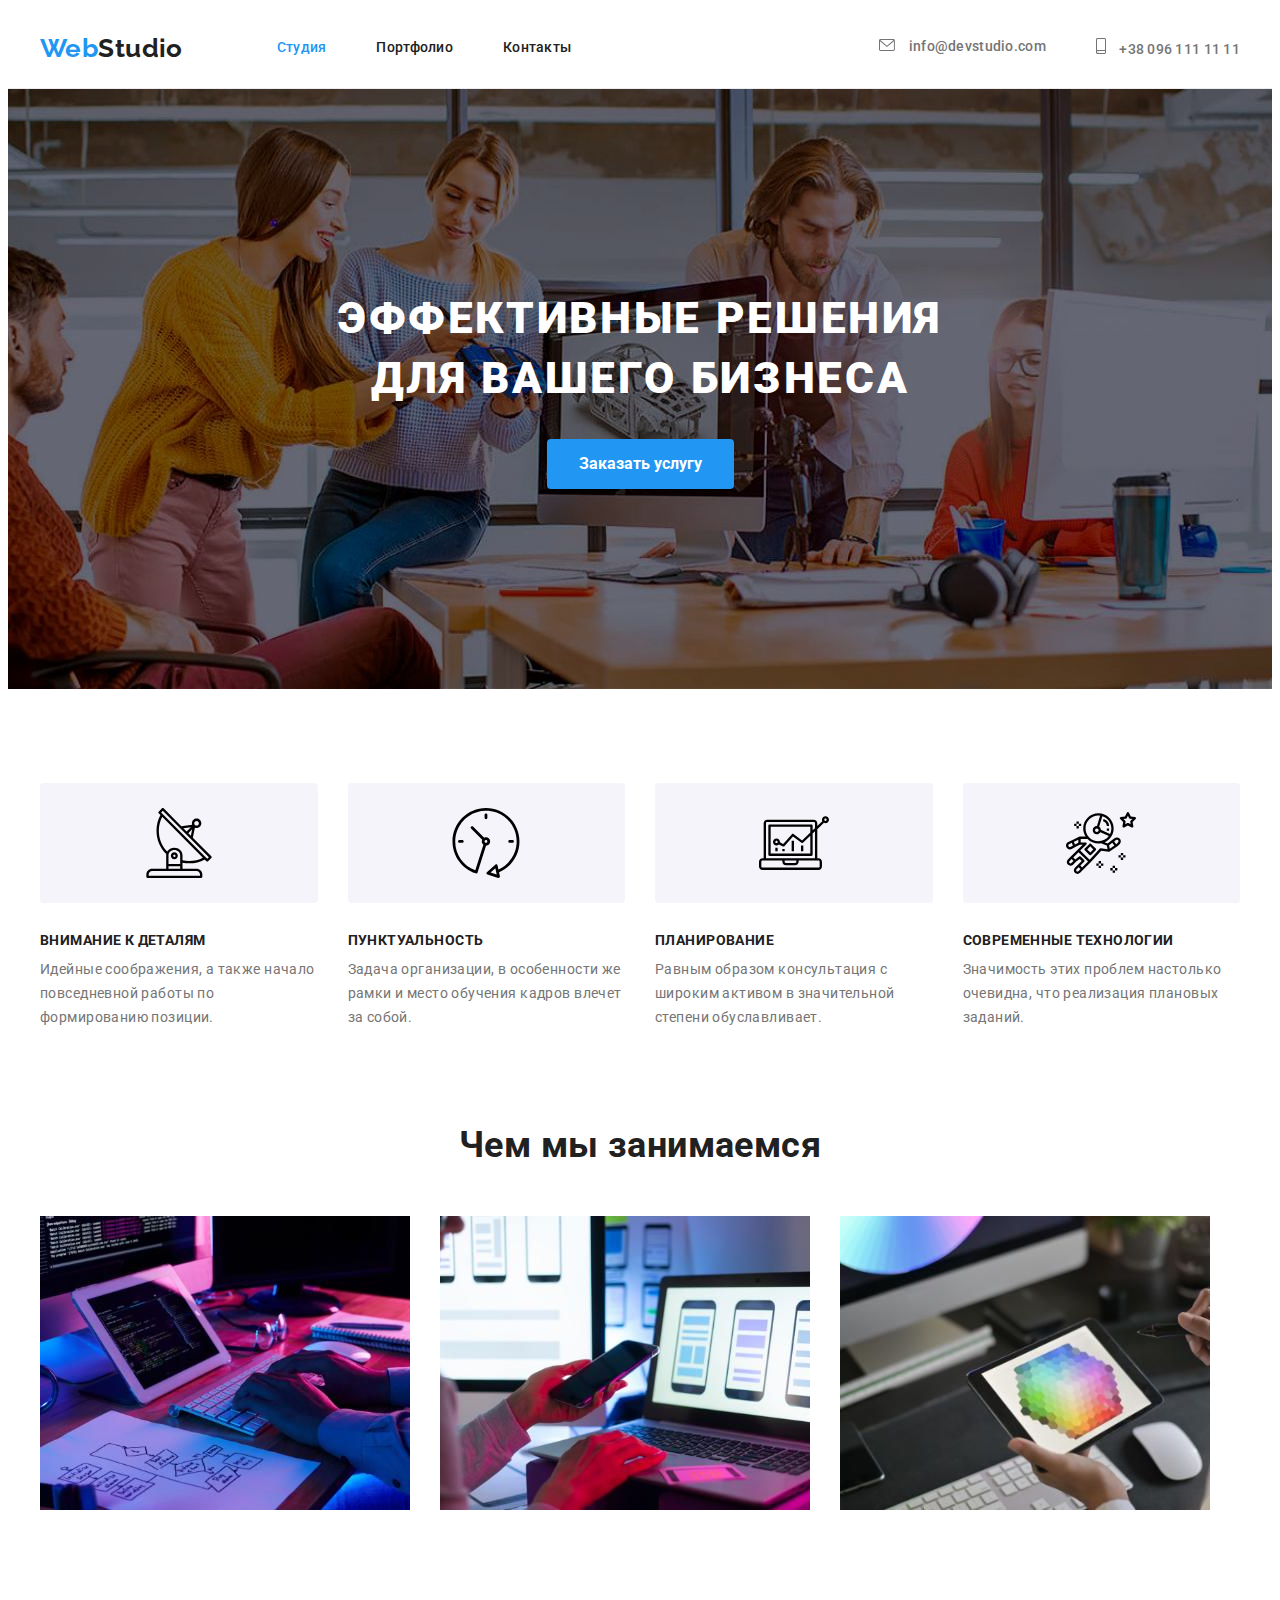
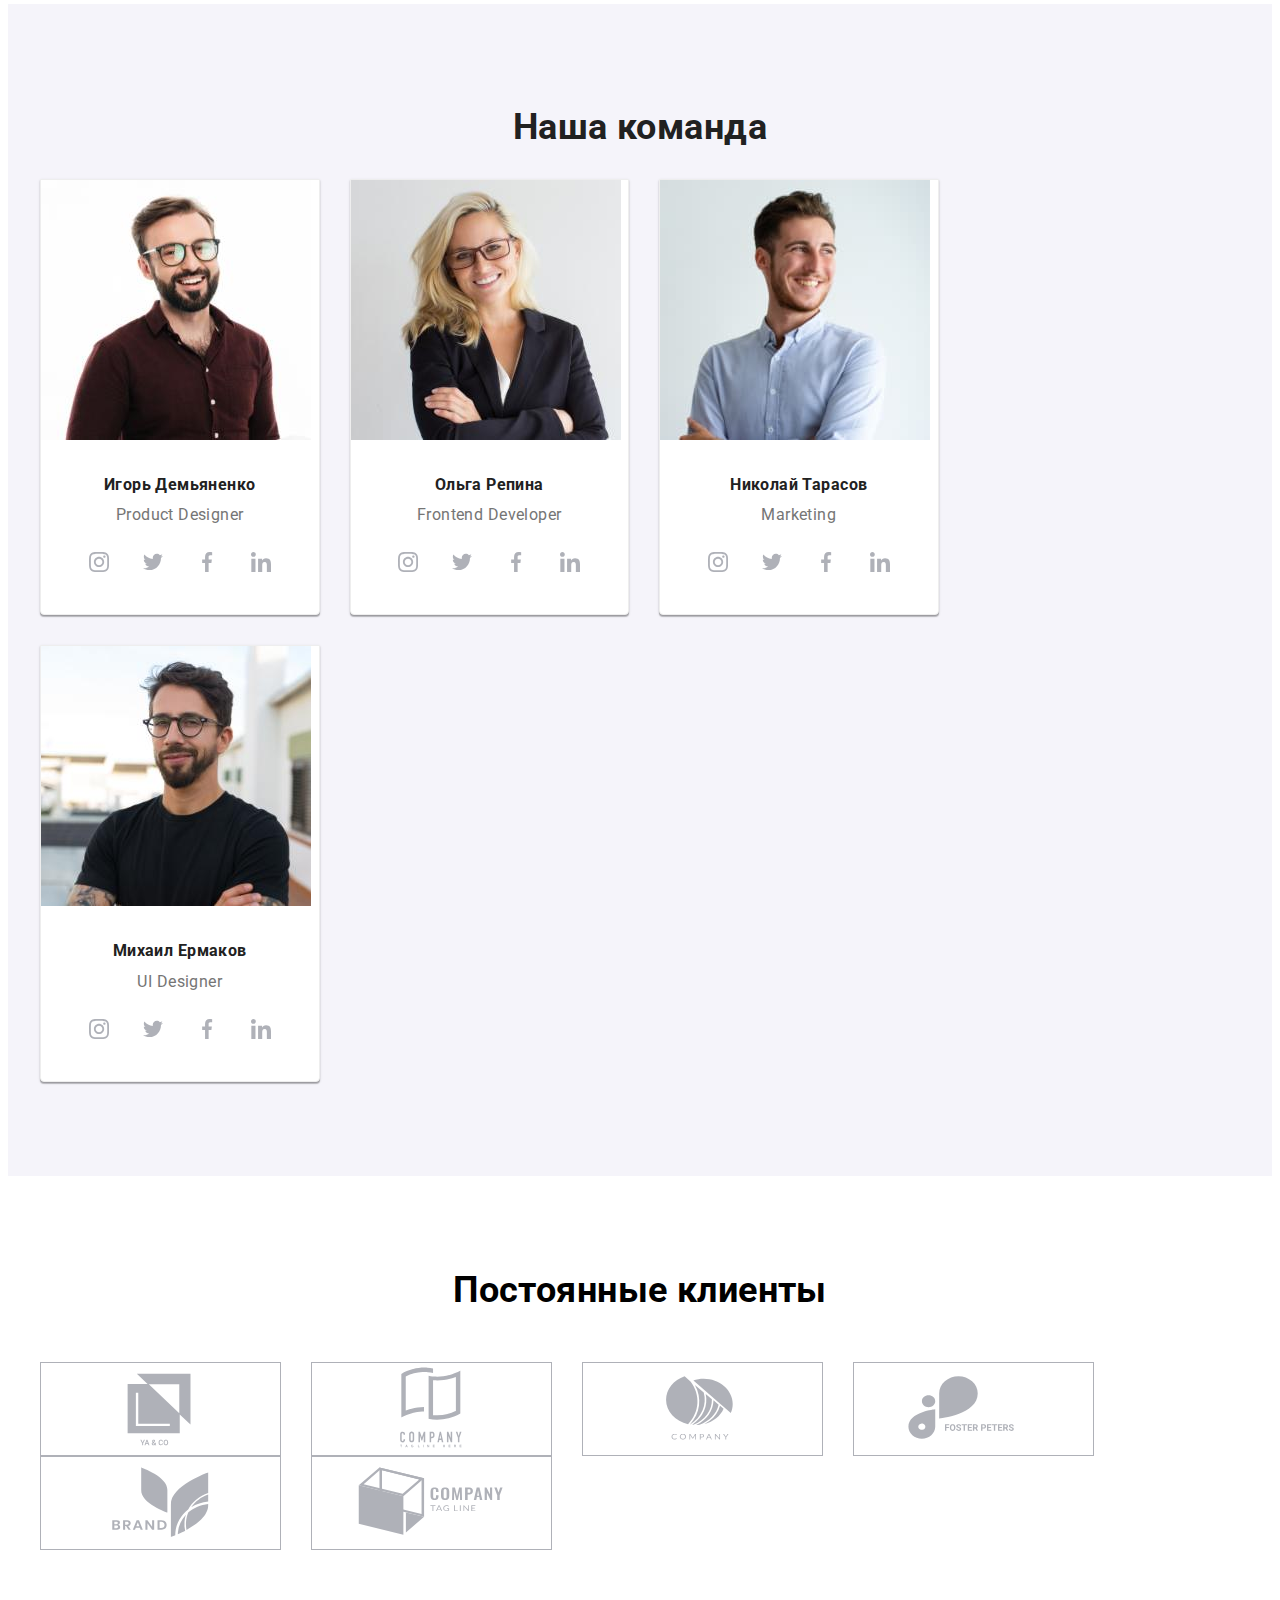
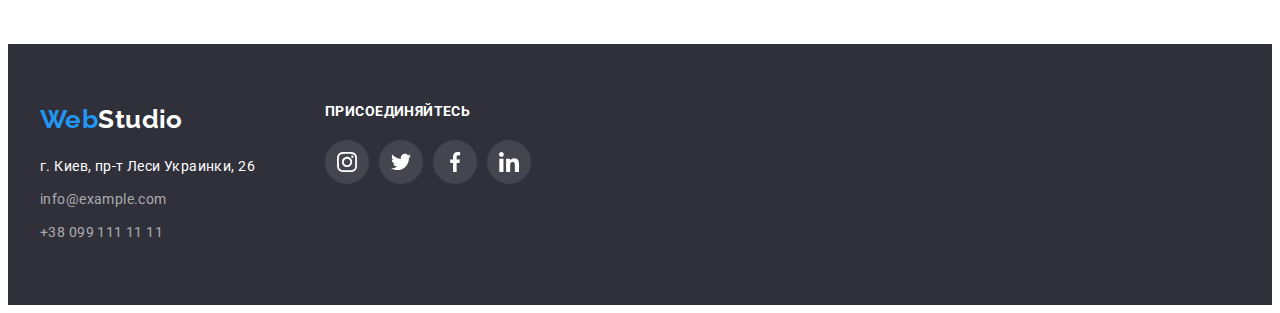
==== index.html @ 0839d2d3 "дз старт" ====
<!DOCTYPE html>
<html lang="ru">
<head>
    <meta charset="UTF-8">
    <meta http-equiv="X-UA-Compatible" content="IE=edge">
    <meta name="viewport" content="width=device-width, initial-scale=1.0">
    <title>Document</title>
    <link rel="preconnect" href="https://fonts.googleapis.com">
<link rel="preconnect" href="https://fonts.gstatic.com" crossorigin>
<link href="https://fonts.googleapis.com/css2?family=Raleway:wght@700&family=Roboto:ital,wght@0,400;0,500;0,900;1,700&display=swap" rel="stylesheet">
<link rel="stylesheet" href="https://cdnjs.cloudflare.com/ajax/libs/modern-normalize/1.1.0/modern-normalize.min.css" integrity="sha512-wpPYUAdjBVSE4KJnH1VR1HeZfpl1ub8YT/NKx4PuQ5NmX2tKuGu6U/JRp5y+Y8XG2tV+wKQpNHVUX03MfMFn9Q==" crossorigin="anonymous" referrerpolicy="no-referrer" />
<link rel="stylesheet" href="./css/styles.css">
</head>
<body>
    <header class="header">
        <div class="conteiner header-conteiner">
        <nav class="header-navigations">
            <a href="" class="logo link">
            Web<span class="logo-web">Studio</span></a>

            <ul class="header-list list">
            <li class="header-item">
            
            <a href="./index.html" class="header-link link current-link">Студия</a>
            </li> 
            <li class="header-item">
            <a href="./portfolio.html" class="header-link link">Портфолио</a>
            </li>
            <li class="header-item">
            <a href="" class="header-link link">Контакты</a>
            </li>
        </ul>
        </nav>



<ul class="header-contacts list">
<li class="contacts-list">
<svg class="contacts-icon" width="16" height="12">
<use href="./images/sprite.svg#icon-envelope2"></use>
</svg> 
<a class="header-mail header-contacts-link link" href="meilto:info@devstudio.com">info@devstudio.com</a>
</li>

<li class="contacts-list"> 
<svg class="contacts-icon" width="10" height="16">
<use href="./images/sprite.svg#icon-smartphone2"></use>
</svg>    
<a class="header-tel header-contacts-link link" href="tel:+380961111111">+38 096 111 11 11</a></li></ul>  
</div>
    </header>


    <main> 
        <!--перша секція-->
        <section class="section-hero">
            <div class="conteiner">
            <h1 class="pre-title">Эффективные решения для вашего бизнеса </h1>
            <button class="main-btn" type="button">Заказать услугу</button>
        </div>
        </section>

        <!-- друга секція перелік переваг -->
        <section class="section"> 
           <div class="conteiner ">
        <h2 class="visually-hidden">перлік</h2>

        <ul class="advantage-item list">
        <li class="advantage-title link"> 
        <!--
        <div class="advantage-img antena"></div>
        -->
        
        <div class="advantage-item-img"> 
            <svg class="advantage-icon" width="70" height="70">
            <use href="./images/sprite.svg#icon-antenna">
            </use>
            </svg>
        </div>

        <h3 class="advantage-title-text">Внимание к деталям</h3>
        <p class="advantage-text">Идейные соображения, а также начало повседневной работы по формированию позиции.</p>
        </li>

        <li class="advantage-title link">
            <div class="advantage-item-img"> 
                <svg class="advantage-icon" width="70" height="70">
                <use href="./images/sprite.svg#icon-clock">
                </use>
                </svg>
            </div>
    
        <h3 class="advantage-title-text">Пунктуальность</h3>
        <p class="advantage-text">Задача организации, в особенности же рамки и место обучения кадров влечет за собой.</p>
        </li>

        <li class="advantage-title link">
            <div class="advantage-item-img"> 
                <svg class="advantage-icon" width="70" height="70">
                <use href="./images/sprite.svg#icon-diagram">
                </use>
                </svg>
            </div>
    
        <h3 class="advantage-title-text">Планирование</h3>
        <p class="advantage-text">Равным образом консультация с широким активом в значительной степени обуславливает.</p>
        </li>   

        <li class="advantage-title link">
            <div class="advantage-item-img"> 
                <svg class="advantage-icon" width="70" height="70">
                <use href="./images/sprite.svg#icon-astronaut">
                </use>
                </svg>
            </div>
    
        <h3 class="advantage-title-text">Современные технологии</h3>   
        <p class="advantage-text">Значимость этих проблем настолько очевидна, что реализация плановых заданий.</p>
        </li>
        </ul>
    </div>
        </section>
   
        <!-- представление компании третя секция-->
        <section class="section representation">
            <div class="conteiner">
            <h2 class="representation-title">Чем мы занимаемся</h2>
            <!-- перелик послуг -->
            <ul class="representation-item list">
                <li class="representation-item-img">
                    <img src="./images/img.jpg" alt="печатает на клавиатуре" width="370" height="294"></li>  
                <li class="representation-item-img">
                    <img src="./images/img2.jpg" alt="печатает на клавиатуре с тел вруках" width="370" height="294"></li>
                <li class="representation-item-img">
                    <img src="./images/img3.jpg" alt="печатает на планшете" width="370" height="294"></li>
                   
            </ul>
        </div>
        </section>
   

        <!-- наша команда четврта секція-->
        <section class="section team">

            <div class="conteiner">

            <h2 class="representation-team">Наша команда</h2>
            <!-- перелик виладачив -->
            <ul class="list-of-team list">

            <li class="position">
            <img class="img-team"
            src="./images/img.pr.1.jpg" alt="рук проектов" width="270" height="260">
            <h3 class="team-name">Игорь Демьяненко</h3>
            <p class="team-position" lang="en">Product Designer</p>
            <!--задання социальних мереж-->
            <ul class="team-item-list social-list list">
            <li class="social-item">
            <a href="" class="social-link">
            <svg class="social-icon" width="20" height="20"><use href="./images/sprite.svg#icon-instagram"></use>

            </svg>
            </a>
            </li>
            <li class="social-item">
            <a href="" class="social-link">
            <svg class="social-icon" width="20" height="20"><use href="./images/sprite.svg#icon-twitter"></use>
            </svg>
            </a>
            </li>
                   
            <li class="social-item">
            <a href="" class="social-link">
            <svg class="social-icon"width="20" height="20"><use href="./images/sprite.svg#icon-facebook"></use>
            </svg>
            </a>
            </li>
            
            <li class="social-item">
            <a href="" class="social-link">
            <svg class="social-icon"width="20" height="20"><use href="./images/sprite.svg#icon-linkedin"></use>
            </svg>
            </a>
            </li>
            </ul>

            </li>

            <li class="position">
            <img class="img-team"
            src="./images/im.pr.2.jpg" alt="препод 2" width="270" height="260">
            <h3 class="team-name">Ольга Репина</h3>
            <p class="team-position" lang="en">Frontend Developer</p>
            <ul class="team-item-list social-list list">
                <li class="social-item">
                <a href="" class="social-link">
                <svg class="social-icon" width="20" height="20"><use href="./images/sprite.svg#icon-instagram"></use>
    
                </svg>
                </a>
                </li>
                <li class="social-item">
                <a href="" class="social-link">
                <svg class="social-icon" width="20" height="20"><use href="./images/sprite.svg#icon-twitter"></use>
                </svg>
                </a>
                </li>
                       
                <li class="social-item">
                <a href="" class="social-link">
                <svg class="social-icon"width="20" height="20"><use href="./images/sprite.svg#icon-facebook"></use>
                </svg>
                </a>
                </li>
                
                <li class="social-item">
                <a href="" class="social-link">
                <svg class="social-icon"width="20" height="20"><use href="./images/sprite.svg#icon-linkedin"></use>
                </svg>
                </a>
                </li>
                </ul>
    
            </li>
            <li class="position">
            <img class="img-team"
            src="./images/imgpr3.jpg" alt="препод 3" width="270" height="260">
            <h3 class="team-name">Николай Тарасов</h3>
            <p class="team-position" lang="en">Marketing</p>
            <ul class="team-item-list social-list list">
                <li class="social-item">
                <a href="" class="social-link">
                <svg class="social-icon" width="20" height="20"><use href="./images/sprite.svg#icon-instagram"></use>
    
                </svg>
                </a>
                </li>
                <li class="social-item">
                <a href="" class="social-link">
                <svg class="social-icon" width="20" height="20"><use href="./images/sprite.svg#icon-twitter"></use>
                </svg>
                </a>
                </li>
                       
                <li class="social-item">
                <a href="" class="social-link">
                <svg class="social-icon"width="20" height="20"><use href="./images/sprite.svg#icon-facebook"></use>
                </svg>
                </a>
                </li>
                
                <li class="social-item">
                <a href="" class="social-link">
                <svg class="social-icon"width="20" height="20"><use href="./images/sprite.svg#icon-linkedin"></use>
                </svg>
                </a>
                </li>
                </ul>
    
            </li>                     
            <li class="position">
            <img class="img-team"
            src="./images/img.pr.4.jpg" alt=" препод 4" width="270" height="260">
            <h3 class="team-name">Михаил Ермаков</h3>
            <p class="team-position" lang="en">UI Designer</p>
            <ul class="team-item-list social-list list">
                <li class="social-item">
                <a href="" class="social-link">
                <svg class="social-icon" width="20" height="20"><use href="./images/sprite.svg#icon-instagram"></use>
    
                </svg>
                </a>
                </li>
                <li class="social-item">
                <a href="" class="social-link">
                <svg class="social-icon" width="20" height="20"><use href="./images/sprite.svg#icon-twitter"></use>
                </svg>
                </a>
                </li>
                       
                <li class="social-item">
                <a href="" class="social-link">
                <svg class="social-icon"width="20" height="20"><use href="./images/sprite.svg#icon-facebook"></use>
                </svg>
                </a>
                </li>
                
                <li class="social-item">
                <a href="" class="social-link">
                <svg class="social-icon"width="20" height="20"><use href="./images/sprite.svg#icon-linkedin"></use>
                </svg>
                </a>
                </li>
                </ul>
    
            </li>
            </ul>

        </div>
        </section>

        <!-- секция постоянные клиенты-->
<section class="client section">   
<div class="conteiner">

<h2 class="client-title">Постоянные клиенты</h2>

<ul class="client-list list">

<li class="client-item">
<a href="" class="client-link link">
<svg class="client-icon" width="60" height="106">
<use href="./images/sprite.svg#icon-Logo1"></use>
</svg>  
</a>  
</li>

<li class="client-item">
<a href="" class="client-link link">
<svg class="client-icon" width="60" height="106">
<use href="./images/sprite.svg#icon-Logo2"></use>
</svg> </a>          
</li>

<li class="client-item">
    <a href="" class="client-link link">
    <svg class="client-icon" width="60" height="106">
    <use href="./images/sprite.svg#icon-Logo3"></use>
    </svg>           
    </a> 
    </li>

<li class="client-item">
<a href="" class="client-link link">
<svg class="client-icon" width="60" height="106">
<use href="./images/sprite.svg#icon-Logo4"></use>
</svg>   
</a>         
</li>

<li class="client-item">
<a href="" class="client-link link">
<svg class="client-icon" width="60" height="106">
<use href="./images/sprite.svg#icon-Logo5"></use>
</svg>
</a>            
</li>
                   
<li class="client-item">
<a href="" class="client-link link">
<svg class="client-icon" width="60" height="106">
<use href="./images/sprite.svg#icon-Logo6"></use>
</svg>
            
</li>

</ul>

</div>
        </section>

       </main>

<footer class="footer">
    <div class="conteiner footer-item">
    <div class="footer-left">
    <a href="" class="logo link">
        Web<span class="logo-web-footer">Studio</span></a>
    
    <address>
        <ul class="header-list-footer list">
        <li class="footer-li">
        <a class="footer-adres link" href="">г. Киев, пр-т Леси Украинки, 26</a></li>
        <li class="footer-li">
        <a class="footer-li footer-contacts link" href="mailto:info@example.com">info@example.com</a></li>
        <li class="footer-li">
        <a class="footer-li footer-contacts link" href="tel:+380991111111">+38 099 111 11 11</a></li>
        </ul>
    </address>
    </div>

    <div class="footer-right">
        <h2 class="footer-text">присоединяйтесь</h2>
        <ul class="footer-item-list social-list list">
            <li class="footer-social-item">
            <a href="" class="footer-social-link">
            <svg class="social-icon" width="20" height="20"><use href="./images/sprite.svg#icon-instagram"></use>

            </svg>
            </a>
            </li>
            <li class="footer-social-item">
            <a href="" class="footer-social-link">
            <svg class="social-icon" width="20" height="20"><use href="./images/sprite.svg#icon-twitter"></use>
            </svg>
            </a>
            </li>
                   
            <li class="footer-social-item">
            <a href="" class="footer-social-link">
            <svg class="social-icon"width="20" height="20"><use href="./images/sprite.svg#icon-facebook"></use>
            </svg>
            </a>
            </li>
            
            <li class="footer-social-item">
            <a href="" class="footer-social-link">
            <svg class="social-icon"width="20" height="20"><use href="./images/sprite.svg#icon-linkedin"></use>
            </svg>
            </a>
            </li>
            </ul>
    </div>
</div>
    </footer>

</body>
</html>
---- css/styles.css ----
:root { 
    --primary-title-color:#ffffff;
    --secondary-title-color:#212121;
    --primery-text-color:#757575;
    --accent-color:#2196F3;
    --color-btn:#F5F4FA;
    --color-footer:#2F303A;
    --adre-contacts:rgba(255, 255, 255, 0.6);
    --client-color: #AFB1B8;
    --footer-social-icon:#44454E;
    }

    p,h1,h2,h3,h4,h5,h6{
        margin: 0;
    }
    ul{
        margin: 0;
        padding-left: 0;
    }
    img{
        display: block;
        max-width: 100%;
        height: auto;
    
    }
    body { 
        font-size: 14px;
        font-family: 'Roboto', sans-serif;
        letter-spacing: 0.03em;
        color: var(--primary-text-color);
        background-color: var(--primary-title-color);
        }

    .visually-hidden {
        position: absolute;
        width: 1px;
        height: 1px;
        margin: -1px;
        padding: 0;
        overflow: hidden;
        border: 0;
        clip: rect(0 0 0 0);
    }
.link {text-decoration: none;
 }

.list{
    list-style: none;
}

.header{
border-bottom: 1px solid #ececee
} 



/*----------header---------*/
.conteiner{
    width: 1200px; 
    margin: 0 auto;
    padding-left: 15px;
    padding-right: 15px;
    font-family: inherit;
 }
 
.header-link{
display: block;
font-weight: 500;
line-height: 1.14;
letter-spacing: 0.02em;
color: var(--secondary-title-color);
font-style: normal;
padding-top: 32px;
padding-bottom: 32px;
}

/*----------------контакти верхни --------------*/
.header-contacts{
display: flex;
margin-left: auto;
}

.contacts-list:not(:last-child){
margin-right: 50px;
}

.header-contacts-link{
font-weight: 500;
line-height: 1.14;
letter-spacing: 0.02em;
color: var(--primery-text-color);
font-style: normal;
}
/*----------------контакти верхни завершно------------------*/
.header-conteiner{
align-items: center;
display: flex;
}
.header-navigations .logo{
    margin-right: 94px;
}

.header-navigations{
    align-items: center;
    display: flex;
}
.header-list{
    align-items: center;
    display: flex;
    margin-right: 50px;
}
   
.header-item:not(:last-child){
    margin-right: 50px;
}
.logo-item{
    margin-right: 93px;
}
.contacts-list{
justify-content: center;
align-items: center;
cursor: pointer;
fill: var(--primery-text-color);
}

.contacts-icon{
margin-right: 10px;
}

.contacts-icon:hover,
.contacts-icon:focus{
fill: var(--accent-color);
}
/*---------------ховери та фокус------------------*/
.header-contacts-link:hover,.header-link:hover,
.header-contacts-link:focus,.header-link:focus,.current-link
{color:var(--accent-color);
}

.footer-contacts:hover,.footer-adres:hover,.header-list:hover,
.footer-contacts:focus,.footer-adres:focus,.header-list:focus{
color: var(--accent-color);
}

/*--------------------logo---------------------*/

.logo{
display: block;
font-family:'Raleway', sans-serif;
font-weight: 700;
font-size: 26px;
line-height: 1.19;
color: var(--accent-color);
}
.logo-web{ 
color:var(--secondary-title-color);
}
.logo-web-footer
{color:var(--primary-title-color);
}

/*--------------------------перша секція------------------------*/



.section{
    padding-top: 94px;
    padding-bottom: 94px;
}

.section-hero{
background-image: linear-gradient(rgba(0, 0, 0, 0.25), rgba(0, 0, 0, 0.25)),
url(../images/back.Img1.jpg);
background-repeat: no-repeat;
background-position: center;
padding-top: 200px;
padding-bottom: 200px;
text-align: center;
/*box-shadow:*/
}
.pre-title{
font-weight: 900;
font-size: 44px;
line-height: 1.36;
letter-spacing: 0.06em;
text-transform: uppercase;
color:var(--primary-title-color);
margin-bottom: 30px;
max-width: 700px;
margin-left: auto;
margin-right: auto;
font-family: inherit;
}

.main-btn{
background-color: var(--accent-color);
font-size: 16px;
font-weight: 700;
line-height: 1.87;
color:var(--primary-title-color);
cursor: pointer;
font-family: inherit;
border-radius: 4px;
padding: 10px 32px;
border: none;
}

/*----------------КНОПКА студия------------*/


/*------------друга секція---------------------*/



.advantage-item{
display: flex;
margin-left: -30px;
margin-top: -30px;
}
.advantage-title{
width: calc(100% / 4 - 30px);
flex-wrap: wrap;
margin-left: 30px;
margin-top: 30px;
}

.advantage-item-img{
    background-color:var(--color-btn);
    border-radius: 4px;
    height: 120px;
    display: flex;
    align-items: center;
    justify-content: center;
    margin-bottom: 30px;
}
.advantage-icon{

}
/*
.advantage-img::before{
content: "";
display: block;
height: 120px;
background-color: var(--color-btn);
background-repeat: no-repeat;
background-position: center;
margin-bottom: 30px;
}
.advantage-img.antena::before{
background-image: url(../images/img.sec.s/antenna.svg);
}

.advantage-img.clock::before{
background-image: url(../images/img.sec.s/clock.svg);
}
.advantage-img.diagram::before{
background-image: url(../images/img.sec.s/diagram.svg);
}
.advantage-img.astronaut::before{
background-image: url(../images/img.sec.s/astronaut.svg);
}
*/
.advantage-title-text{
font-weight: 700;
line-height: 1.14;
font-size: 14px;
color: var(--secondary-title-color);
text-transform: uppercase;
margin-bottom: 10px;
font-style: normal;
}

.advantage-text{
font-weight: 400;
line-height: 1.71;
font-size: 14px;
color:var(--primery-text-color);

}

/*третя секція*/
/*--------representation----------*/
.representation{
padding-top: 0;
}

.representation-title{
text-align: center;
font-weight: 700;
font-size: 36px;
line-height: 1.17;
color: var(--secondary-title-color);
margin-bottom: 50px;
}

.representation-item{
display: flex;
flex-wrap: wrap;
margin-left: -30px;
margin-top: -30px;
}
.representation-item-img{
    margin-left: 30px;
    margin-top: 30px;
    width: calc(100% / 3 -30px);
}

    /*--------------------четверта секція  команда------*/

.team{
padding-top: 102px;
padding-bottom: 94px;
background-color: var(--color-btn);
}


.list-of-team{
display: flex;
/*margin-top: 50px;*/
margin-left: -30px;
flex-wrap: wrap;
}

.position{
padding-bottom: 30px;
margin-left: 30px;
margin-top: 30px;
width: calc(100% / 4 - 30px);
border: 1px solid #EEEEEE;
background-color: var(--primary-title-color);
box-shadow: 0px 1px 3px rgba(0, 0, 0, 0.12),
0px 1px 1px rgba(0, 0, 0, 0.14), 0px 2px 1px 
rgba(0, 0, 0, 0.2);
border-radius: 0px 0px 4px 4px;
}



.representation-team{
font-weight: 700;
font-size: 36px;
line-height: 1.17;
color: var(--secondary-title-color);
text-align: center;
}
.img-team{
    margin-bottom: 30px;
}
.team-name{
font-weight: 700;
font-size: 16px;
line-height: 1.9;
color: var(--secondary-title-color);
text-align: center;
margin-bottom: 10px;
}

.team-position{
font-weight: 400;
font-size: 16px;
line-height: 1.9;
color: var(--primery-text-color);
text-align: center;
margin-bottom: 10px;
margin-top: -10px;

/*margin-bottom: 30px;*/
}
/* -------------------соц. мережи ЛІІІ----------*/
.team-item-list{
    display: flex;
    align-items: center;
    justify-content:center;
}

.social-list{
 display: flex;
 }

.social-item{
width: 44px;
height: 44px;
}
.social-item + .social-item{
    margin-left: 10px;
} 
.social-link{
    width: 100%;
    height: 100%;
    display: flex;
    border-radius: 50%;
    fill: var(--client-color);
    background-color: var(--primary-title-color);
    justify-content: center;
    align-items: center;
    }
    .social-link:hover,
    .social-link:focus{
        background-color: var(--accent-color);
        fill: var(--primary-title-color);
    } 


    /*----------нашы постоянные клиенты-----------*/
    
 .client-title{
    font-size: 36px;
    line-height: 1.16;
    text-align: center;
    margin-bottom: 50px;
}

.client-list{
display: flex;
margin-left: -30px;
flex-wrap: wrap;
}

.client-item{
width: 170px;
height: 92px;
border: 1px solid #AFB1B8; 
padding-right: 32px;
padding-left: 32px;
cursor: pointer;
}

.client-item{
width: calc(100% / 6 - 30px);
margin-left: 30px;
 }

 .client-item:hover,
 .client-item:focus{
 border-color: var(--accent-color);
}
.client-icon {
width: 100%;
height: 100%;
fill: var(--client-color);
}

 .client-link:hover,
 .client-link:focus {
fill: var(--accent-color);
 }
 
.client-icon:hover,
.client-icon:focus{
fill:var(--accent-color)
}


/*-----footer---*/
.footer{
background-color:var(--color-footer);
padding-top: 60px;
padding-bottom: 60px;
}
.footer .logo{
    margin-bottom: 20px;
}
.header-list-footer{
font-weight: 400;
font-size: 14px;
line-height: 1.71;
color:var(--adre-contacts);
font-style: normal;
}
.footer-li:not(:last-child){
    margin-bottom: 9px;
}
.footer-adres {
color:var(--primary-title-color);
}

.footer-contacts{
color:var(--adre-contacts);
} 


/*---------------соціальні мережи футер------------------*/
.footer-item {
    display: flex;
    align-items: flex-start;
    }

.footer-right{
align-items: flex-start;
margin-left: 70px;
    }

.footer-text{
font-style: normal;
font-weight: bold;
font-size: 14px;
line-height: 1.14;
text-transform: uppercase;
color: var(--primary-title-color);
margin-bottom: 20px;
}

.footer-item-list{
    display: flex;
    align-items: center;
    justify-content:center;
}

.footer-social-list{
 display: flex;
 }

.footer-social-item{
width: 44px;
height: 44px;
}
.footer-social-item + .footer-social-item{
    margin-left: 10px;
} 

/*----ефекты на ссылку----*/
.footer-social-link{
    width: 100%;
    height: 100%;
    display: flex;
    border-radius: 50%;
    fill: var(--primary-title-color);
    background-color: var(--footer-social-icon);
    justify-content: center;
    align-items: center;
    box-shadow:(0px 4px 4px rgba(0, 0, 0, 0.25));
    }
    .footer-social-link:hover,
    .footer-social-link:focus{
        background-color: var(--accent-color);
        fill: var(--primary-title-color);
    }  

/*----------навігація по портфоліо кнопки----------------*/
.portfolio-button{
    display: flex;
    justify-content: center;
    margin-bottom: 50px;
   }      
   
.portfolio-button-item:not(:last-child){
margin-right: 8px;

}

.portfolio-btn{
background-color: var(--color-btn);
font-size: 16px;
font-weight: 500;
line-height: 1.62;
color:var(--secondary-title-color) ;
cursor: pointer;
font-family: inherit;
border: none;
padding: 8px 22px;
text-align: center;
border-radius: 4px;
}

.portfolio-button-item:hover{
 box-shadow: 0px 4px 4px rgba(0, 0, 0, 0.25);
}
  
.portfolio-btn:hover,
.portfolio-btn:focus,.current-btn {
background-color: var(--accent-color); 
color: var(--primary-title-color);
}
.product-name:hover {
    box-shadow: 0 5px 15px rgba(0,0,0,0.3);
  }
/*продукд*/


.product{
display: flex;
flex-wrap: wrap;
margin-left: -30px;
margin-top: -30px;
}

.product-name-list{
font-weight: 700;
font-size: 18px;
line-height: 1.71;
letter-spacing: 0.06em;
color: var(--secondary-title-color);
margin-top: 20px;
}

.product-list{
font-weight: 500;
font-size: 16px;
line-height: 1.87;
color: var(--primery-text-color);
margin-top: 4px;
}

.product-name{
margin-left: 30px;
margin-top: 30px;
width: calc(100% / 3 - 30px);
border-bottom: 1px solid #EEEEEE;
}

.product-text{
    padding: 20px 20px;
}
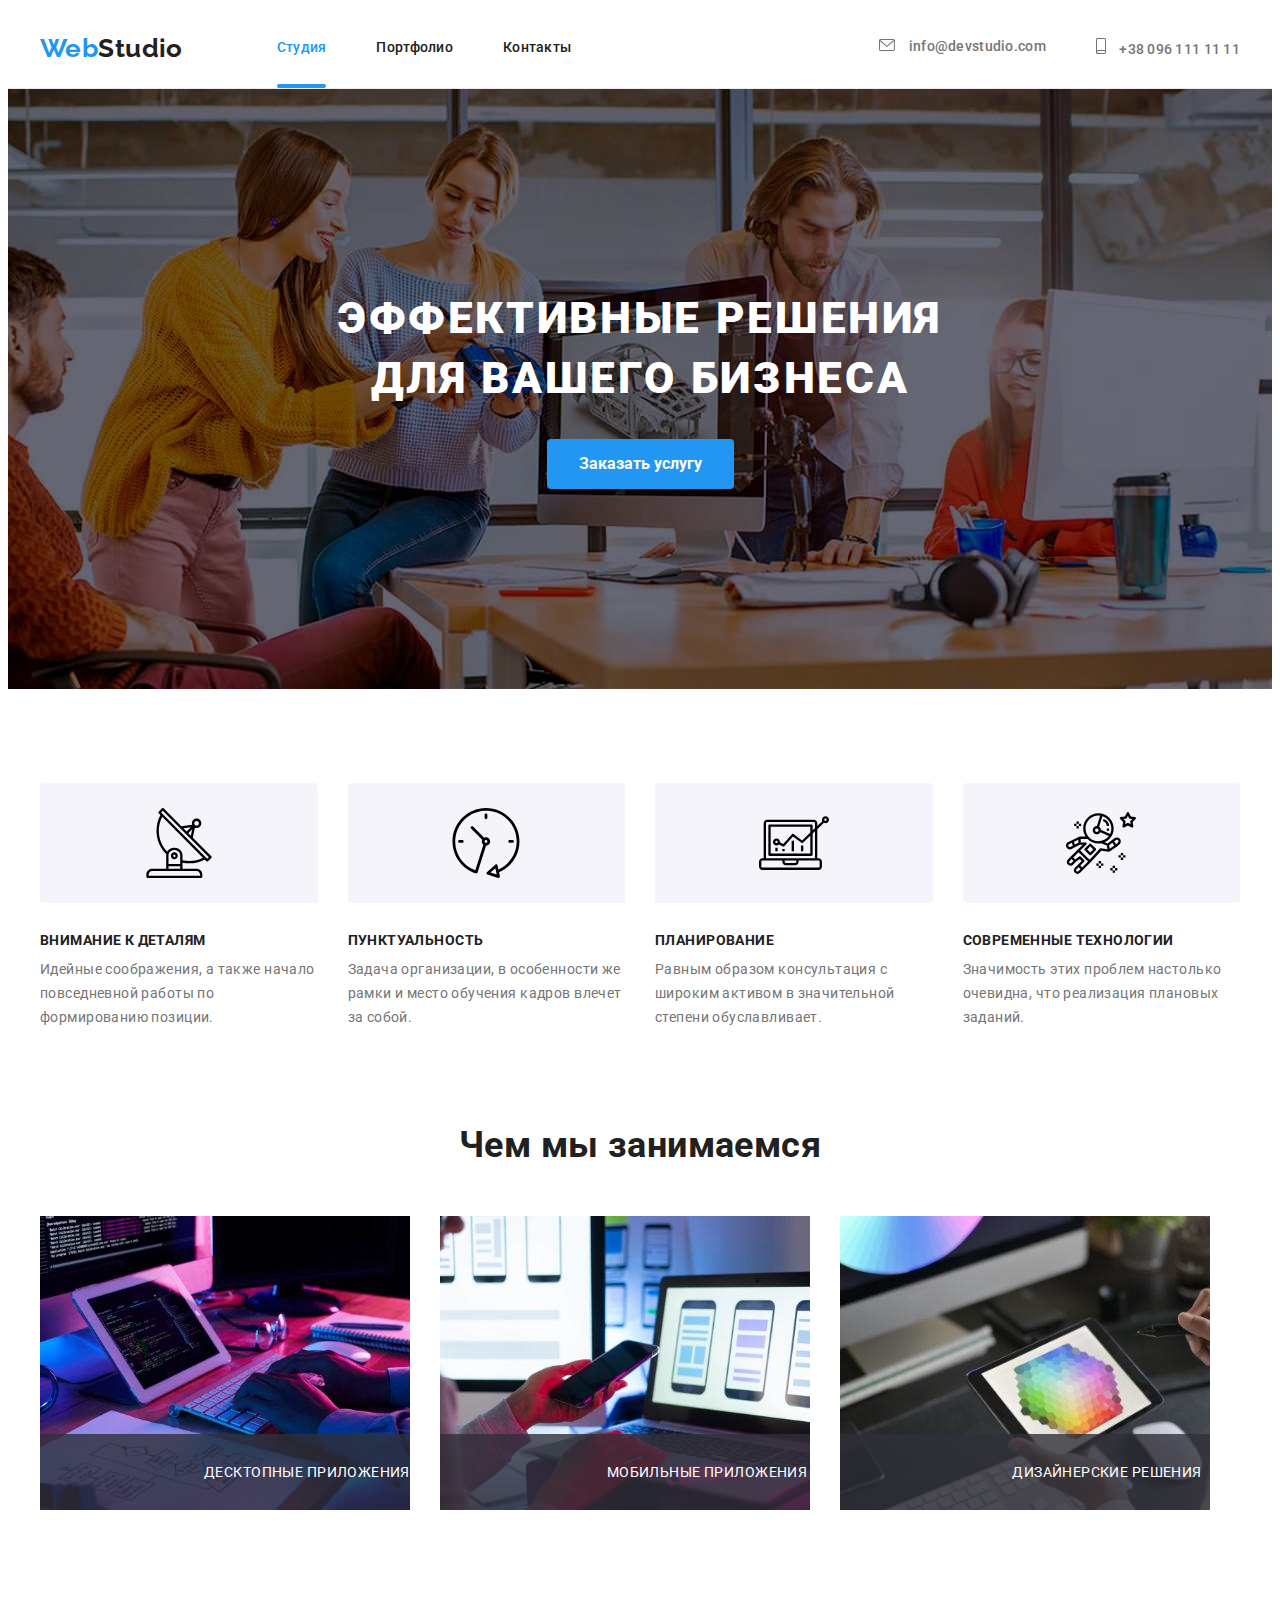
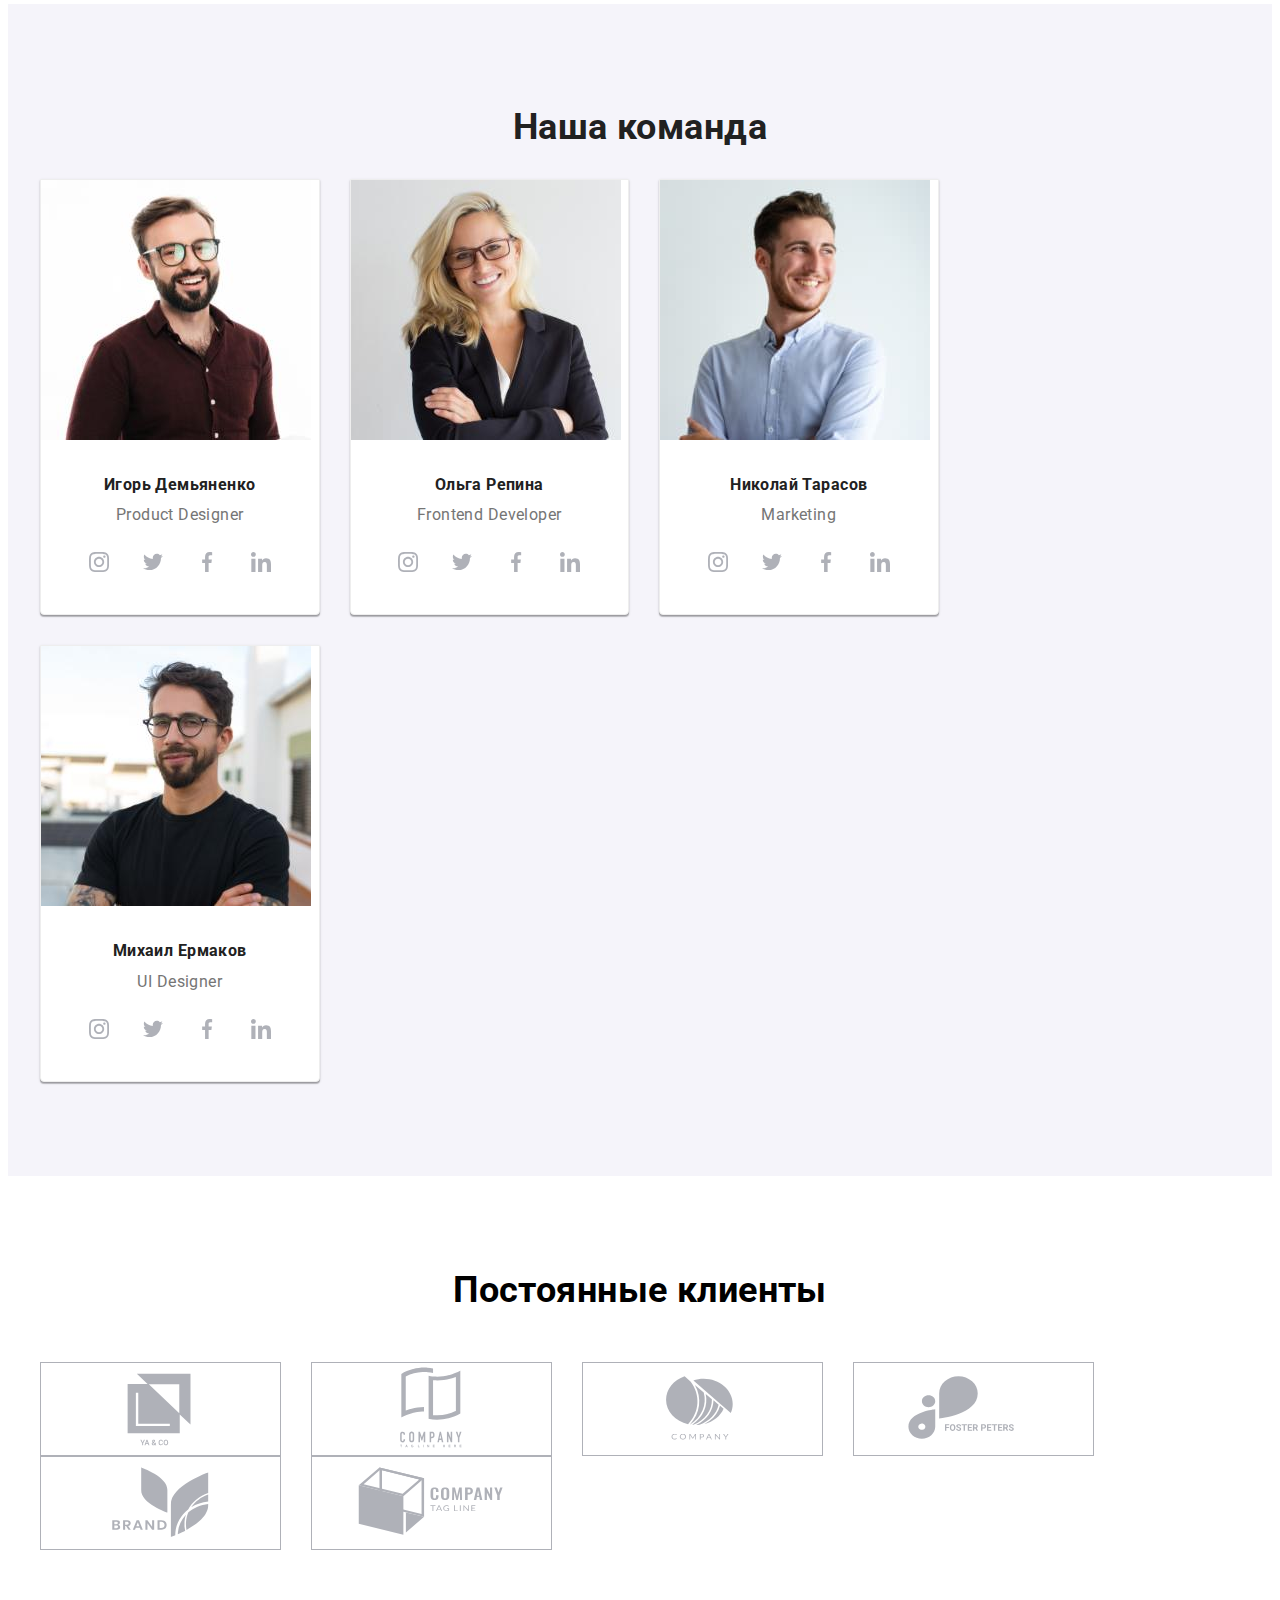
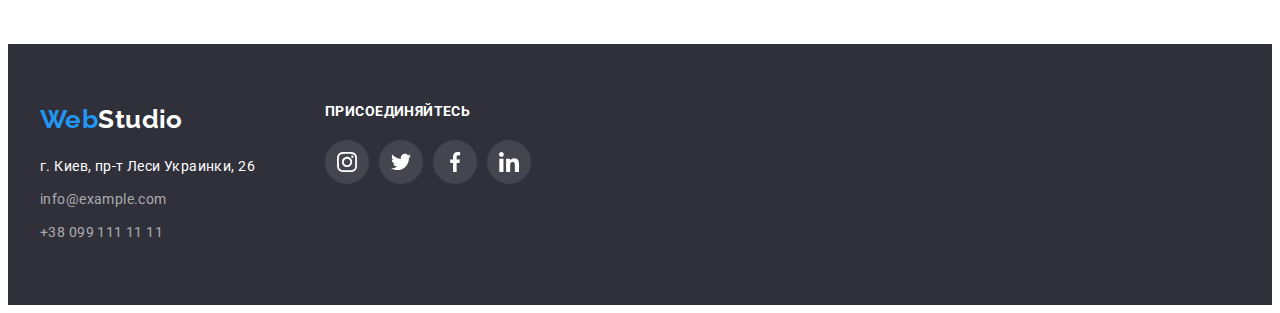
==== commit 28d4970d: "дз1" ====
--- a/index.html
+++ b/index.html
@@ -5,14 +5,18 @@
     <meta http-equiv="X-UA-Compatible" content="IE=edge">
     <meta name="viewport" content="width=device-width, initial-scale=1.0">
     <title>Document</title>
-    <link rel="preconnect" href="https://fonts.googleapis.com">
+<link rel="preconnect" href="https://fonts.googleapis.com">
 <link rel="preconnect" href="https://fonts.gstatic.com" crossorigin>
 <link href="https://fonts.googleapis.com/css2?family=Raleway:wght@700&family=Roboto:ital,wght@0,400;0,500;0,900;1,700&display=swap" rel="stylesheet">
 <link rel="stylesheet" href="https://cdnjs.cloudflare.com/ajax/libs/modern-normalize/1.1.0/modern-normalize.min.css" integrity="sha512-wpPYUAdjBVSE4KJnH1VR1HeZfpl1ub8YT/NKx4PuQ5NmX2tKuGu6U/JRp5y+Y8XG2tV+wKQpNHVUX03MfMFn9Q==" crossorigin="anonymous" referrerpolicy="no-referrer" />
+<link
+rel="stylesheet"
+href="https://cdnjs.cloudflare.com/ajax/libs/animate.css/4.1.1/animate.min.css"
+/>
 <link rel="stylesheet" href="./css/styles.css">
 </head>
 <body>
-    <header class="header">
+<header class="header">
         <div class="conteiner header-conteiner">
         <nav class="header-navigations">
             <a href="" class="logo link">
@@ -21,7 +25,7 @@
             <ul class="header-list list">
             <li class="header-item">
             
-            <a href="./index.html" class="header-link link current-link">Студия</a>
+            <a href="./index.html" class="header-link link current-link current">Студия</a>
             </li> 
             <li class="header-item">
             <a href="./portfolio.html" class="header-link link">Портфолио</a>
@@ -48,20 +52,20 @@
 </svg>    
 <a class="header-tel header-contacts-link link" href="tel:+380961111111">+38 096 111 11 11</a></li></ul>  
 </div>
-    </header>
-
-
-    <main> 
+</header>
+
+
+<main> 
         <!--перша секція-->
-        <section class="section-hero">
+<section class="section-hero">
             <div class="conteiner">
             <h1 class="pre-title">Эффективные решения для вашего бизнеса </h1>
-            <button class="main-btn" type="button">Заказать услугу</button>
+            <button class="main-btn" type="button" data-modal-open>Заказать услугу</button>
         </div>
         </section>
 
         <!-- друга секція перелік переваг -->
-        <section class="section"> 
+<section class="section"> 
            <div class="conteiner ">
         <h2 class="visually-hidden">перлік</h2>
 
@@ -126,21 +130,30 @@
             <div class="conteiner">
             <h2 class="representation-title">Чем мы занимаемся</h2>
             <!-- перелик послуг -->
-            <ul class="representation-item list">
-                <li class="representation-item-img">
-                    <img src="./images/img.jpg" alt="печатает на клавиатуре" width="370" height="294"></li>  
-                <li class="representation-item-img">
-                    <img src="./images/img2.jpg" alt="печатает на клавиатуре с тел вруках" width="370" height="294"></li>
-                <li class="representation-item-img">
-                    <img src="./images/img3.jpg" alt="печатает на планшете" width="370" height="294"></li>
-                   
-            </ul>
+<ul class="representation-item list">
+<li class="representation-item-img">
+    <div class="representation-top">
+<img src="./images/img.jpg" alt="печатает на клавиатуре" width="370" height="294">
+<p class="representation-top-text">Десктопные приложения</p></div>
+</li>  
+<li class="representation-item-img">
+    <div class="representation-top">
+<img src="./images/img2.jpg" alt="печатает на клавиатуре с тел вруках" width="370" height="294">
+<p class="representation-top-text">Мобильные приложения</p></div>
+
+</li>
+<li class="representation-item-img">
+    <div class="representation-top">
+    <img src="./images/img3.jpg" alt="печатает на планшете" width="370" height="294">
+    <p class="representation-top-text">Дизайнерские решения</p>
+</div></li>                 
+</ul>
         </div>
         </section>
    
 
         <!-- наша команда четврта секція-->
-        <section class="section team">
+<section class="section team">
 
             <div class="conteiner">
 
@@ -152,7 +165,7 @@
             <img class="img-team"
             src="./images/img.pr.1.jpg" alt="рук проектов" width="270" height="260">
             <h3 class="team-name">Игорь Демьяненко</h3>
-            <p class="team-position" lang="en">Product Designer</p>
+            <p class="team-position" lang="en">Product Designer</p> 
             <!--задання социальних мереж-->
             <ul class="team-item-list social-list list">
             <li class="social-item">
@@ -359,7 +372,7 @@
 </div>
         </section>
 
-       </main>
+</main>
 
 <footer class="footer">
     <div class="conteiner footer-item">
@@ -414,5 +427,12 @@
 </div>
     </footer>
 
+    <div class="backdrop is-hidden" data-modal>
+<div class="modal">
+    <button type="button" class="close-btn" data-modal-close>x</button>
+
+</div>
+</div>
+<script src="./js/modal.js"></script>
 </body>
 </html>
--- a/css/styles.css
+++ b/css/styles.css
@@ -8,6 +8,7 @@
     --adre-contacts:rgba(255, 255, 255, 0.6);
     --client-color: #AFB1B8;
     --footer-social-icon:#44454E;
+    
     }
 
     p,h1,h2,h3,h4,h5,h6{
@@ -72,6 +73,8 @@
 font-style: normal;
 padding-top: 32px;
 padding-bottom: 32px;
+transition: color 250ms ease;
+position: relative;
 }
 
 /*----------------контакти верхни --------------*/
@@ -90,6 +93,7 @@
 letter-spacing: 0.02em;
 color: var(--primery-text-color);
 font-style: normal;
+transition: color 250ms ease;
 }
 /*----------------контакти верхни завершно------------------*/
 .header-conteiner{
@@ -125,13 +129,25 @@
 
 .contacts-icon{
 margin-right: 10px;
+transition: color 250ms ease;
 }
 
 .contacts-icon:hover,
 .contacts-icon:focus{
 fill: var(--accent-color);
 }
+.current::after{
+    content:'' ;
+    position: absolute;
+    width: 100%;
+    height: 4px;
+    border-radius: 2px;
+    background-color: var(--accent-color);
+    display: block;
+    bottom: 0px;
+}
 /*---------------ховери та фокус------------------*/
+
 .header-contacts-link:hover,.header-link:hover,
 .header-contacts-link:focus,.header-link:focus,.current-link
 {color:var(--accent-color);
@@ -203,6 +219,7 @@
 border-radius: 4px;
 padding: 10px 32px;
 border: none;
+transition: color 250ms ease, background-color 250ms ease;
 }
 
 /*----------------КНОПКА студия------------*/
@@ -299,11 +316,36 @@
 margin-left: -30px;
 margin-top: -30px;
 }
+
+
+
 .representation-item-img{
     margin-left: 30px;
     margin-top: 30px;
     width: calc(100% / 3 -30px);
-}
+    
+    
+}
+.representation-top{
+    position: relative;
+    overflow: hidden;
+   
+    }
+
+.representation-top-text{
+    text-align: center;
+    font-weight: 400;
+    font-size: 14px;
+    line-height: 2;
+    color: var(--primary-title-color);
+    background-color: rgba(47, 48, 58, 0.8);
+    position: absolute;
+    bottom: 0;
+    width: 100%;
+    padding: 24px 82px;
+    text-transform: uppercase;
+    }
+
 
     /*--------------------четверта секція  команда------*/
 
@@ -393,6 +435,7 @@
     background-color: var(--primary-title-color);
     justify-content: center;
     align-items: center;
+    transition: background-color 250ms ease, fill 250ms ease;
     }
     .social-link:hover,
     .social-link:focus{
@@ -423,6 +466,7 @@
 padding-right: 32px;
 padding-left: 32px;
 cursor: pointer;
+transition: background-color 250ms ease, border-color 250ms ease;
 }
 
 .client-item{
@@ -438,13 +482,14 @@
 width: 100%;
 height: 100%;
 fill: var(--client-color);
-}
-
+transition: background-color 250ms ease, fill 250ms ease;
+}
+/*
  .client-link:hover,
  .client-link:focus {
 fill: var(--accent-color);
  }
- 
+ */
 .client-icon:hover,
 .client-icon:focus{
 fill:var(--accent-color)
@@ -472,10 +517,12 @@
 }
 .footer-adres {
 color:var(--primary-title-color);
+transition: color 250ms ease;
 }
 
 .footer-contacts{
 color:var(--adre-contacts);
+transition: color 250ms ease;
 } 
 
 
@@ -529,7 +576,9 @@
     justify-content: center;
     align-items: center;
     box-shadow:(0px 4px 4px rgba(0, 0, 0, 0.25));
-    }
+    transition: background-color 250ms ease;
+    }
+
     .footer-social-link:hover,
     .footer-social-link:focus{
         background-color: var(--accent-color);
@@ -560,6 +609,7 @@
 padding: 8px 22px;
 text-align: center;
 border-radius: 4px;
+transition: background-color 250ms ease, color 250ms ease;
 }
 
 .portfolio-button-item:hover{
@@ -571,6 +621,7 @@
 background-color: var(--accent-color); 
 color: var(--primary-title-color);
 }
+
 .product-name:hover {
     box-shadow: 0 5px 15px rgba(0,0,0,0.3);
   }
@@ -591,7 +642,9 @@
 letter-spacing: 0.06em;
 color: var(--secondary-title-color);
 margin-top: 20px;
-}
+
+}
+
 
 .product-list{
 font-weight: 500;
@@ -608,6 +661,68 @@
 border-bottom: 1px solid #EEEEEE;
 }
 
+
+.product-name:hover .portfolio-top-text{
+    transform: translateY(0);
+}
+.product-name-top{
+    position: relative;
+    overflow: hidden;
+}
+.portfolio-top-text{
+    text-align: left;
+    font-weight: 400;
+    font-size: 14px;
+    line-height: 2;
+    color: var(--color-btn);
+    background-color: var(--accent-color);
+    position: absolute;
+    top:0;
+    height: 100%;
+    padding: 63px 24px;
+    transform: translateY(100%);
+    transition: transform 250ms ease;
+    }
+    
 .product-text{
     padding: 20px 20px;
-}+}
+
+
+
+/*-----------модальное окно---------------*/
+.backdrop.is-hidden{
+    opacity: 0;
+    visibility: hidden;
+    pointer-events: none;
+
+}
+.backdrop{
+    position: fixed;
+    position: absolute;
+    width: 100vw;
+    height: 100vh;
+    background-color: rgba(255, 255, 255, 0.6);
+    top: 0;
+    display: flex;
+    align-items: center;
+    justify-content: center;
+    transition: opacity 250ms ease-in-out;
+}
+.modal{
+    width: 500px;
+    min-height: 600px;
+    background-color: #ffffff;
+    border-radius: 10px;
+    position: relative;
+}
+.close-btn{
+    position: absolute;
+    top: 10px;
+    right: 10px;
+    background-color: transparent;
+    border-radius: 50%;
+    width: 30px;
+    height: 30px;
+    border: 1px solid #999999;
+}
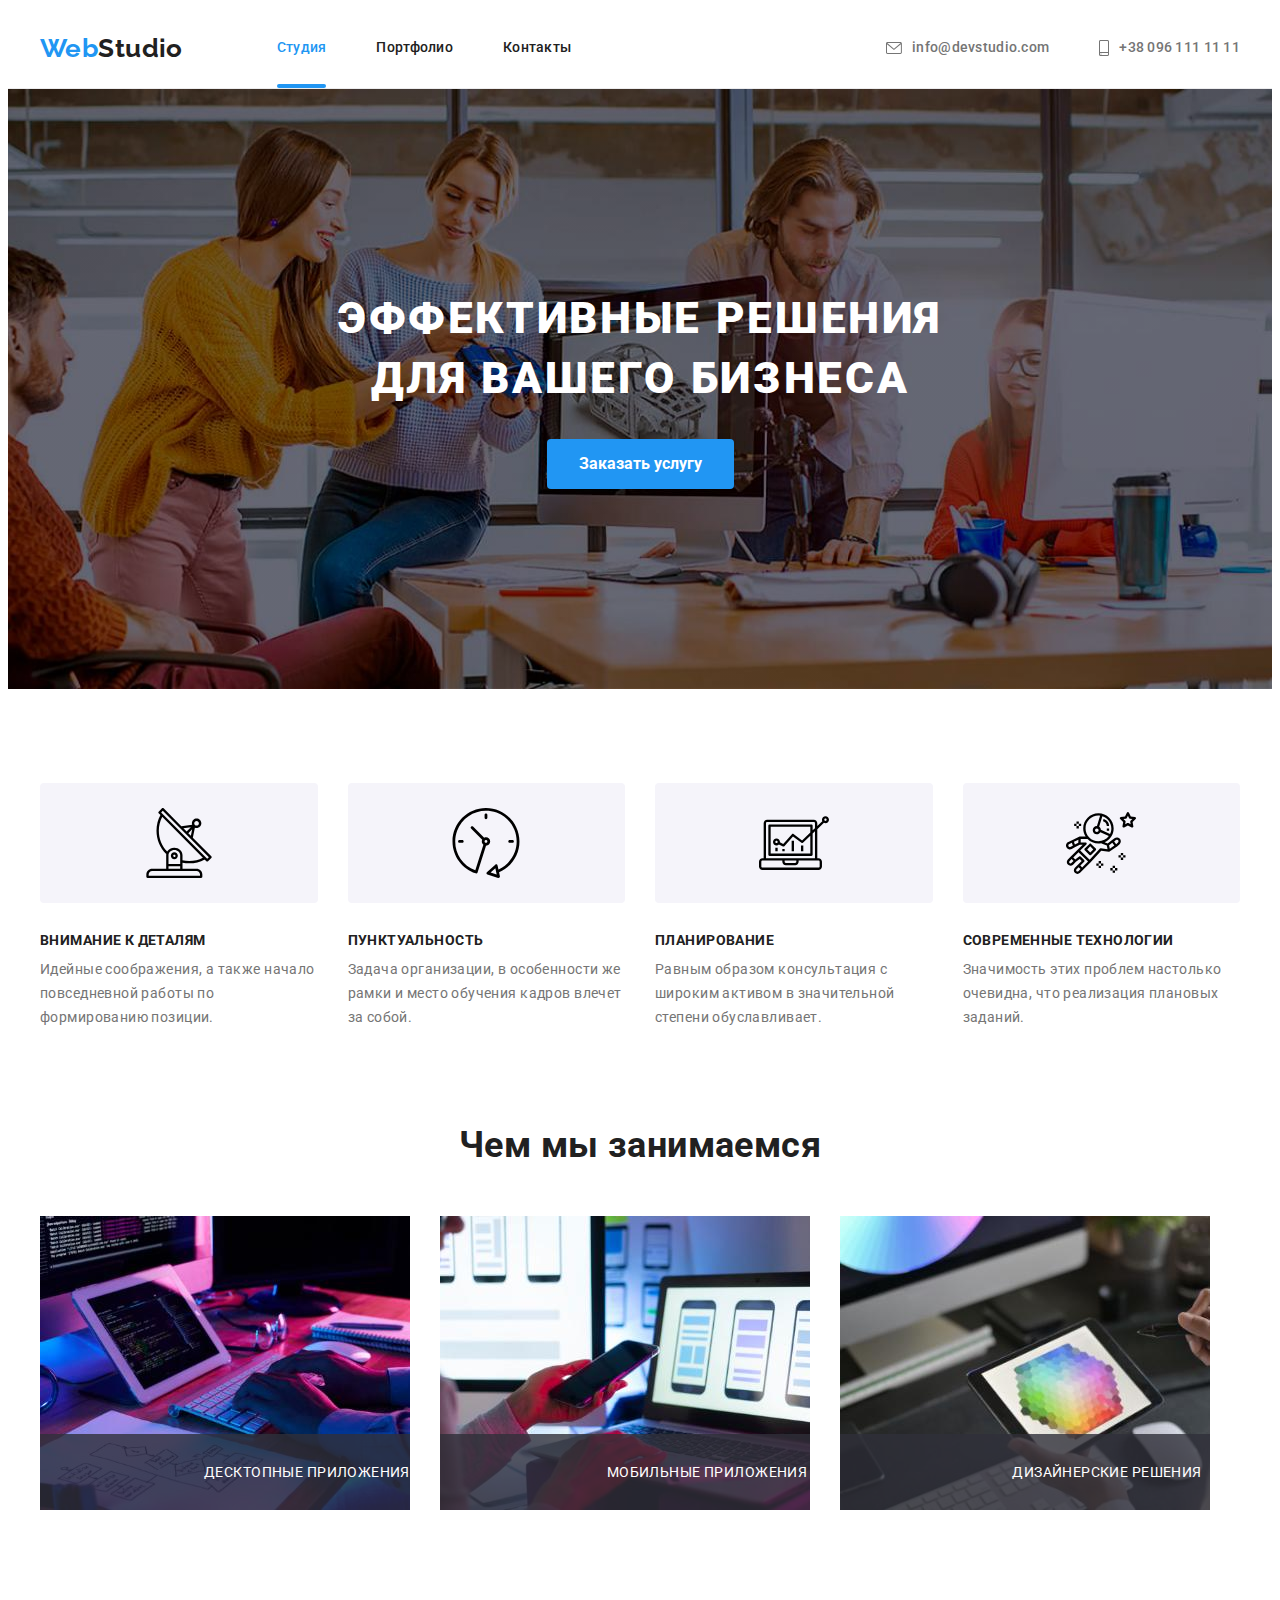
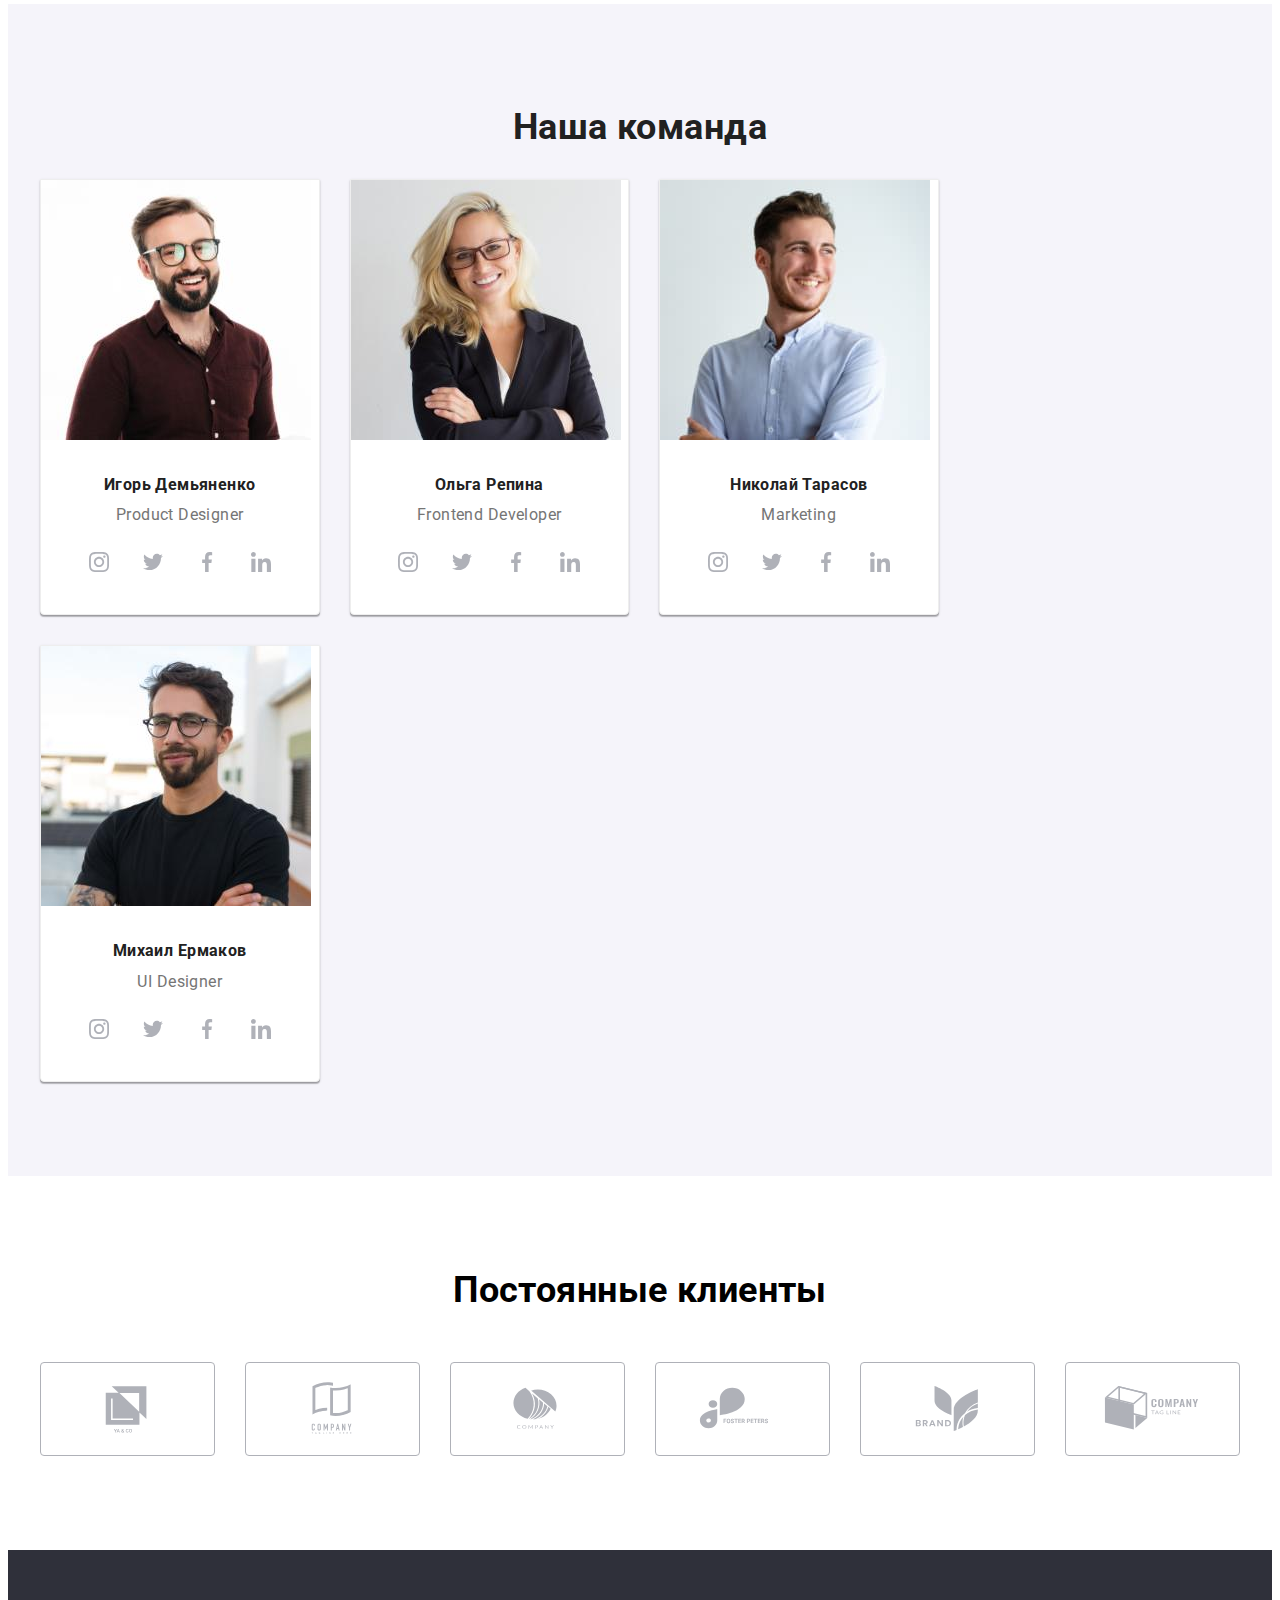
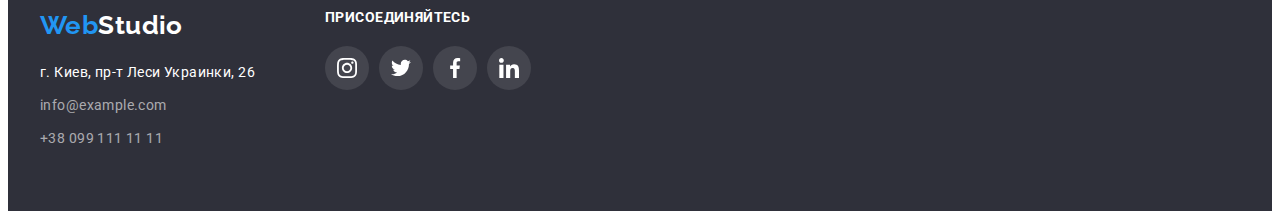
==== commit de09e47a: "дз" ====
--- a/index.html
+++ b/index.html
@@ -16,41 +16,41 @@
 <link rel="stylesheet" href="./css/styles.css">
 </head>
 <body>
+    
 <header class="header">
-        <div class="conteiner header-conteiner">
-        <nav class="header-navigations">
-            <a href="" class="logo link">
-            Web<span class="logo-web">Studio</span></a>
-
-            <ul class="header-list list">
-            <li class="header-item">
+<div class="conteiner header-conteiner">
+<nav class="header-navigations">
+    <a href="" class="logo link">
+    Web<span class="logo-web">Studio</span></a>
+
+    <ul class="header-list list">
+        <li class="header-item">
             
-            <a href="./index.html" class="header-link link current-link current">Студия</a>
-            </li> 
-            <li class="header-item">
-            <a href="./portfolio.html" class="header-link link">Портфолио</a>
-            </li>
-            <li class="header-item">
-            <a href="" class="header-link link">Контакты</a>
-            </li>
-        </ul>
+        <a href="./index.html" class="header-link link current-link current">Студия</a>
+        </li> 
+        <li class="header-item">
+        <a href="./portfolio.html" class="header-link link">Портфолио</a>
+        </li>
+        <li class="header-item">
+        <a href="" class="header-link link">Контакты</a>
+        </li>
+    </ul>
         </nav>
 
 
 
 <ul class="header-contacts list">
 <li class="contacts-list">
-<svg class="contacts-icon" width="16" height="12">
+<a class="header-mail header-contacts-link link" href="meilto:info@devstudio.com"><svg class="contacts-icon" width="16" height="12">
 <use href="./images/sprite.svg#icon-envelope2"></use>
-</svg> 
-<a class="header-mail header-contacts-link link" href="meilto:info@devstudio.com">info@devstudio.com</a>
+</svg>info@devstudio.com</a>
 </li>
 
 <li class="contacts-list"> 
-<svg class="contacts-icon" width="10" height="16">
+
+<a class="header-tel header-contacts-link link" href="tel:+380961111111"><svg class="contacts-icon" width="10" height="16">
 <use href="./images/sprite.svg#icon-smartphone2"></use>
-</svg>    
-<a class="header-tel header-contacts-link link" href="tel:+380961111111">+38 096 111 11 11</a></li></ul>  
+    </svg>+38 096 111 11 11</a></li></ul>  
 </div>
 </header>
 
@@ -322,7 +322,7 @@
 
 <li class="client-item">
 <a href="" class="client-link link">
-<svg class="client-icon" width="60" height="106">
+<svg class="client-icon">
 <use href="./images/sprite.svg#icon-Logo1"></use>
 </svg>  
 </a>  
@@ -330,22 +330,22 @@
 
 <li class="client-item">
 <a href="" class="client-link link">
-<svg class="client-icon" width="60" height="106">
+<svg class="client-icon">
 <use href="./images/sprite.svg#icon-Logo2"></use>
 </svg> </a>          
 </li>
 
 <li class="client-item">
-    <a href="" class="client-link link">
-    <svg class="client-icon" width="60" height="106">
-    <use href="./images/sprite.svg#icon-Logo3"></use>
-    </svg>           
-    </a> 
-    </li>
-
-<li class="client-item">
-<a href="" class="client-link link">
-<svg class="client-icon" width="60" height="106">
+<a href="" class="client-link link">
+<svg class="client-icon">
+<use href="./images/sprite.svg#icon-Logo3"></use>
+</svg>           
+</a> 
+</li>
+
+<li class="client-item">
+<a href="" class="client-link link">
+<svg class="client-icon">
 <use href="./images/sprite.svg#icon-Logo4"></use>
 </svg>   
 </a>         
@@ -353,7 +353,7 @@
 
 <li class="client-item">
 <a href="" class="client-link link">
-<svg class="client-icon" width="60" height="106">
+<svg class="client-icon">
 <use href="./images/sprite.svg#icon-Logo5"></use>
 </svg>
 </a>            
@@ -361,10 +361,10 @@
                    
 <li class="client-item">
 <a href="" class="client-link link">
-<svg class="client-icon" width="60" height="106">
+<svg class="client-icon">
 <use href="./images/sprite.svg#icon-Logo6"></use>
-</svg>
-            
+</svg> 
+</a>         
 </li>
 
 </ul>
--- a/css/styles.css
+++ b/css/styles.css
@@ -88,6 +88,8 @@
 }
 
 .header-contacts-link{
+    display: flex;
+    align-items: center;
 font-weight: 500;
 line-height: 1.14;
 letter-spacing: 0.02em;
@@ -130,12 +132,14 @@
 .contacts-icon{
 margin-right: 10px;
 transition: color 250ms ease;
-}
-
+fill: currentColor;
+}
+/*
 .contacts-icon:hover,
 .contacts-icon:focus{
 fill: var(--accent-color);
-}
+}*/
+
 .current::after{
     content:'' ;
     position: absolute;
@@ -457,46 +461,50 @@
 display: flex;
 margin-left: -30px;
 flex-wrap: wrap;
-}
-
-.client-item{
-width: 170px;
+margin-top: -30px;
+}
+
+.client-link{
+display: flex;
+align-items: center;
+justify-content: center;
 height: 92px;
-border: 1px solid #AFB1B8; 
-padding-right: 32px;
-padding-left: 32px;
-cursor: pointer;
-transition: background-color 250ms ease, border-color 250ms ease;
+border: 1px solid; 
+border-color: var(--client-color);
+border-radius: 4px;
+color: var(--client-color);
+
+transition: border-color 250ms ease, color 250ms ease;
 }
 
 .client-item{
 width: calc(100% / 6 - 30px);
 margin-left: 30px;
- }
-
- .client-item:hover,
- .client-item:focus{
+margin-top: 30px;
+}
+
+ .client-link:hover,
+ .client-link:focus{
  border-color: var(--accent-color);
+ color: var(--accent-color);
+ outline: none;
 }
 .client-icon {
-width: 100%;
-height: 100%;
-fill: var(--client-color);
-transition: background-color 250ms ease, fill 250ms ease;
-}
-/*
- .client-link:hover,
- .client-link:focus {
-fill: var(--accent-color);
- }
- */
-.client-icon:hover,
-.client-icon:focus{
-fill:var(--accent-color)
-}
+width: 106px;
+height: 60px;
+fill: currentColor;
+}
+
+
+
 
 
 /*-----footer---*/
+
+
+
+
+
 .footer{
 background-color:var(--color-footer);
 padding-top: 60px;
@@ -622,8 +630,11 @@
 color: var(--primary-title-color);
 }
 
-.product-name:hover {
+.product-link:hover,
+.product-link:focus {
     box-shadow: 0 5px 15px rgba(0,0,0,0.3);
+    outline: none;
+transform: ;
   }
 /*продукд*/
 
@@ -634,7 +645,9 @@
 margin-left: -30px;
 margin-top: -30px;
 }
-
+.product-link{
+    display: block;
+}
 .product-name-list{
 font-weight: 700;
 font-size: 18px;
@@ -642,7 +655,6 @@
 letter-spacing: 0.06em;
 color: var(--secondary-title-color);
 margin-top: 20px;
-
 }
 
 
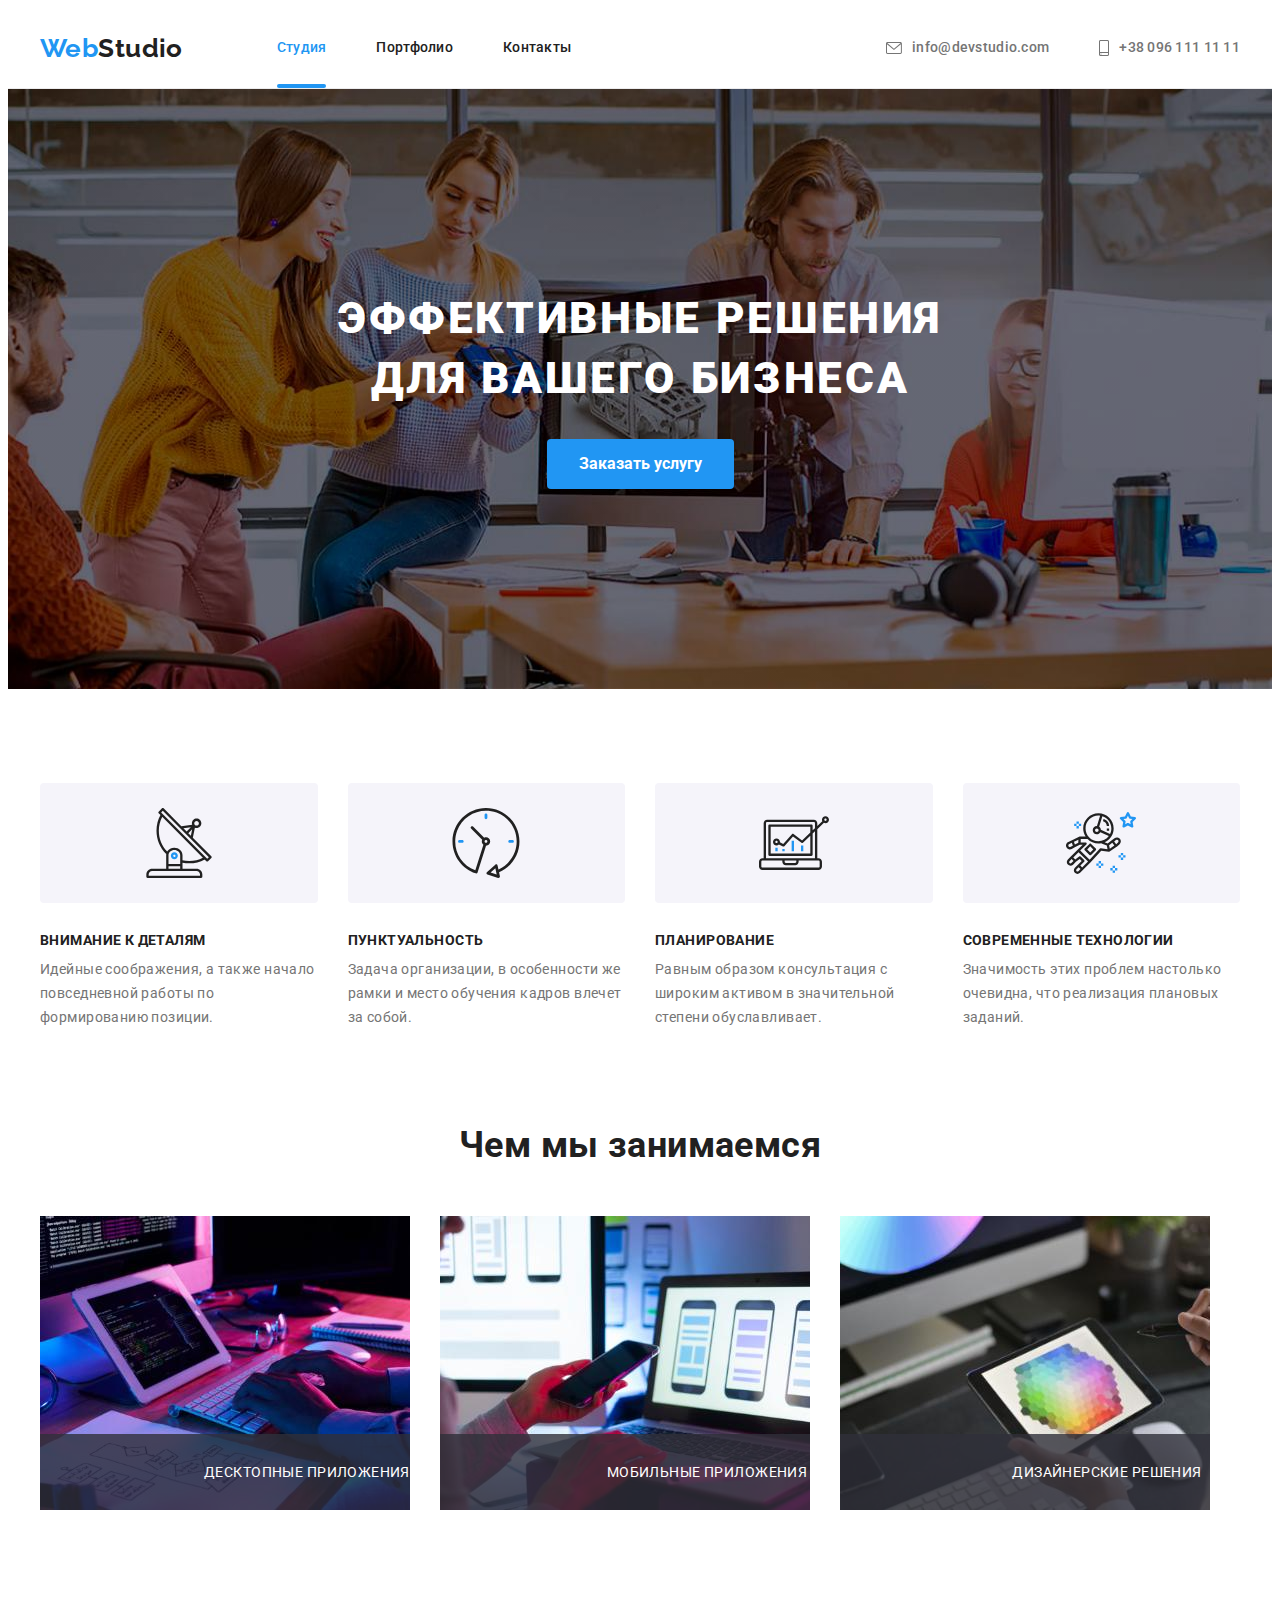
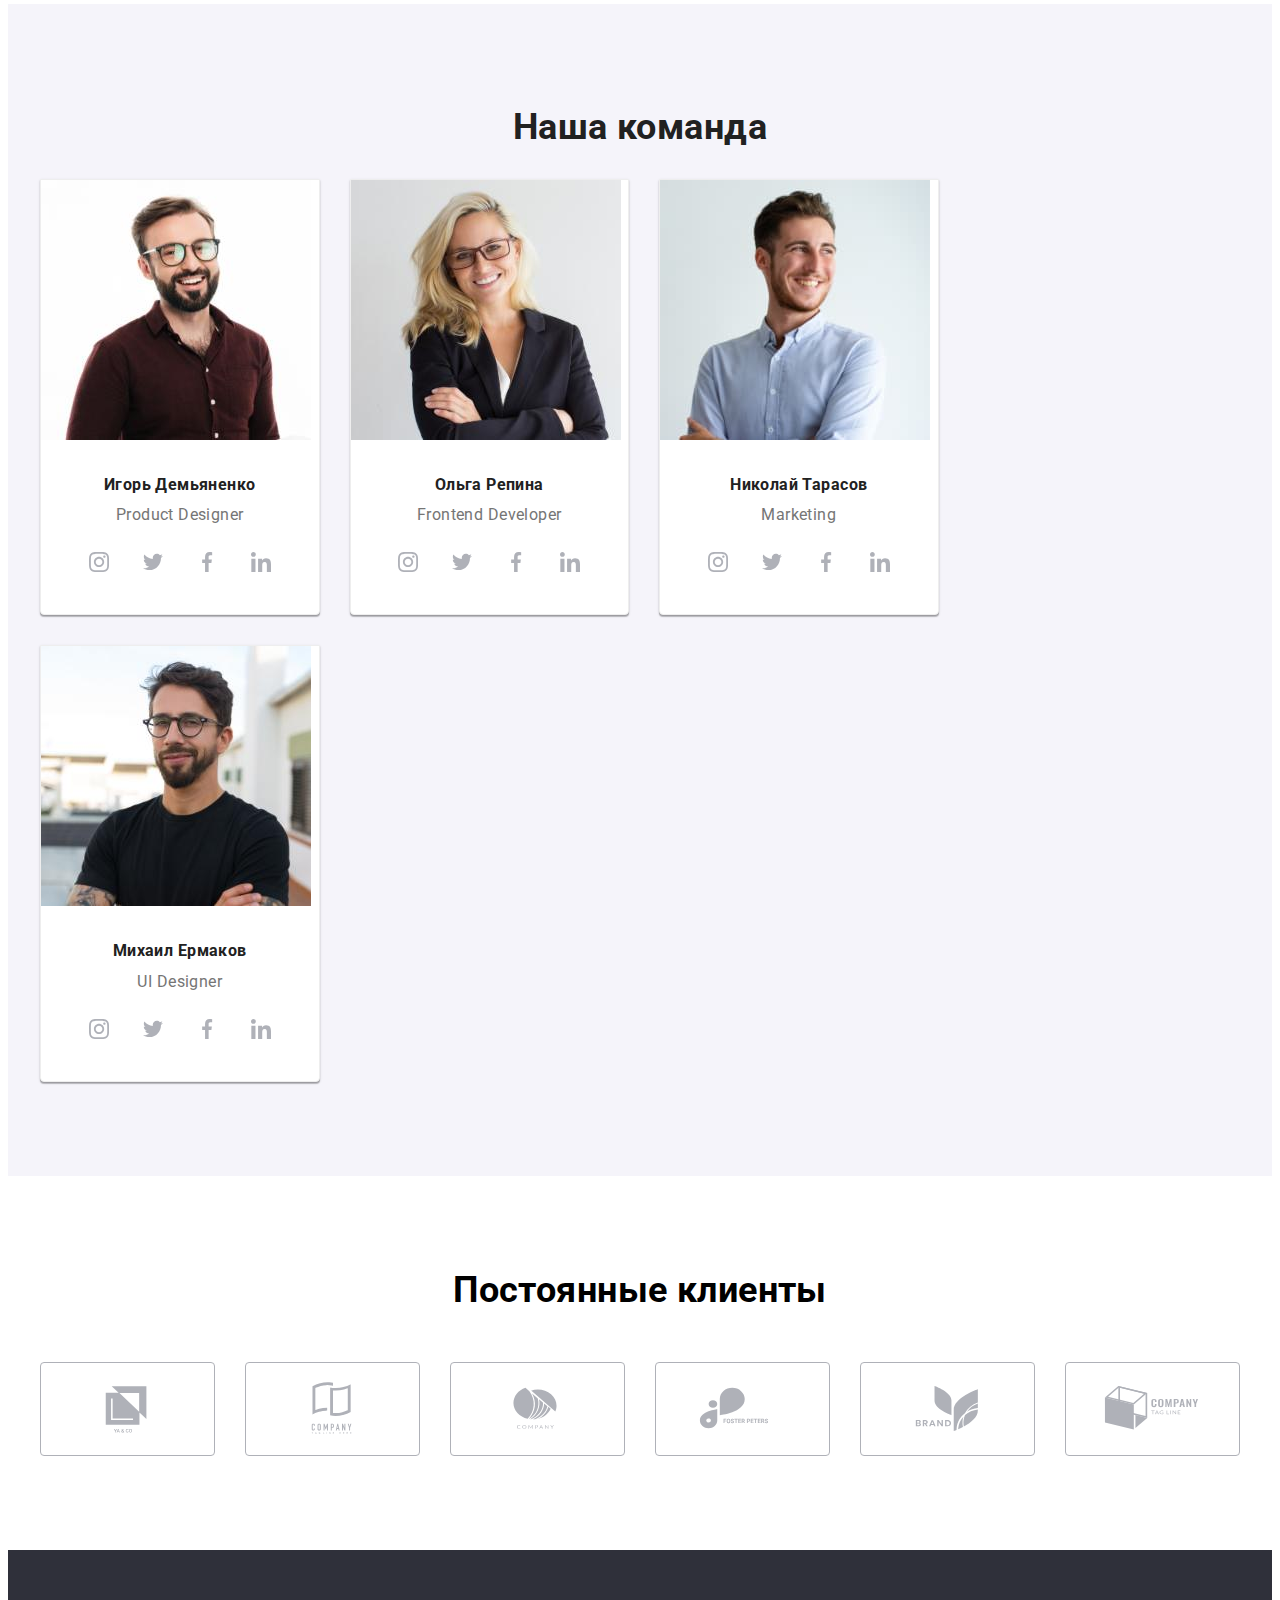
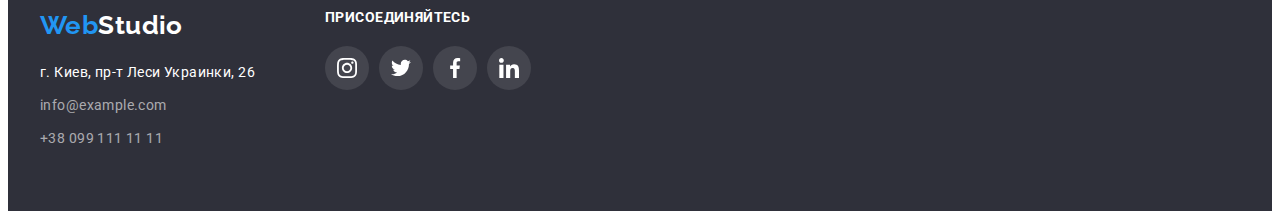
==== commit d0f9cc49: "дз" ====
--- a/index.html
+++ b/index.html
@@ -184,14 +184,14 @@
                    
             <li class="social-item">
             <a href="" class="social-link">
-            <svg class="social-icon"width="20" height="20"><use href="./images/sprite.svg#icon-facebook"></use>
+            <svg class="social-icon" width="20" height="20"><use href="./images/sprite.svg#icon-facebook"></use>
             </svg>
             </a>
             </li>
             
             <li class="social-item">
             <a href="" class="social-link">
-            <svg class="social-icon"width="20" height="20"><use href="./images/sprite.svg#icon-linkedin"></use>
+            <svg class="social-icon" width="20" height="20"><use href="./images/sprite.svg#icon-linkedin"></use>
             </svg>
             </a>
             </li>
@@ -221,14 +221,14 @@
                        
                 <li class="social-item">
                 <a href="" class="social-link">
-                <svg class="social-icon"width="20" height="20"><use href="./images/sprite.svg#icon-facebook"></use>
+                <svg class="social-icon" width="20" height="20"><use href="./images/sprite.svg#icon-facebook"></use>
                 </svg>
                 </a>
                 </li>
                 
                 <li class="social-item">
                 <a href="" class="social-link">
-                <svg class="social-icon"width="20" height="20"><use href="./images/sprite.svg#icon-linkedin"></use>
+                <svg class="social-icon" width="20" height="20"><use href="./images/sprite.svg#icon-linkedin"></use>
                 </svg>
                 </a>
                 </li>
@@ -257,14 +257,14 @@
                        
                 <li class="social-item">
                 <a href="" class="social-link">
-                <svg class="social-icon"width="20" height="20"><use href="./images/sprite.svg#icon-facebook"></use>
+                <svg class="social-icon" width="20" height="20"><use href="./images/sprite.svg#icon-facebook"></use>
                 </svg>
                 </a>
                 </li>
                 
                 <li class="social-item">
                 <a href="" class="social-link">
-                <svg class="social-icon"width="20" height="20"><use href="./images/sprite.svg#icon-linkedin"></use>
+                <svg class="social-icon" width="20" height="20"><use href="./images/sprite.svg#icon-linkedin"></use>
                 </svg>
                 </a>
                 </li>
@@ -293,14 +293,14 @@
                        
                 <li class="social-item">
                 <a href="" class="social-link">
-                <svg class="social-icon"width="20" height="20"><use href="./images/sprite.svg#icon-facebook"></use>
+                <svg class="social-icon" width="20" height="20"><use href="./images/sprite.svg#icon-facebook"></use>
                 </svg>
                 </a>
                 </li>
                 
                 <li class="social-item">
                 <a href="" class="social-link">
-                <svg class="social-icon"width="20" height="20"><use href="./images/sprite.svg#icon-linkedin"></use>
+                <svg class="social-icon" width="20" height="20"><use href="./images/sprite.svg#icon-linkedin"></use>
                 </svg>
                 </a>
                 </li>
@@ -411,14 +411,14 @@
                    
             <li class="footer-social-item">
             <a href="" class="footer-social-link">
-            <svg class="social-icon"width="20" height="20"><use href="./images/sprite.svg#icon-facebook"></use>
+            <svg class="social-icon" width="20" height="20"><use href="./images/sprite.svg#icon-facebook"></use>
             </svg>
             </a>
             </li>
             
             <li class="footer-social-item">
             <a href="" class="footer-social-link">
-            <svg class="social-icon"width="20" height="20"><use href="./images/sprite.svg#icon-linkedin"></use>
+            <svg class="social-icon" width="20" height="20"><use href="./images/sprite.svg#icon-linkedin"></use>
             </svg>
             </a>
             </li>
@@ -429,7 +429,7 @@
 
     <div class="backdrop is-hidden" data-modal>
 <div class="modal">
-    <button type="button" class="close-btn" data-modal-close>x</button>
+    <button type="button" class="close-btn" data-modal-close>X</button>
 
 </div>
 </div>
--- a/css/styles.css
+++ b/css/styles.css
@@ -88,8 +88,8 @@
 }
 
 .header-contacts-link{
-    display: flex;
-    align-items: center;
+display: flex;
+align-items: center;
 font-weight: 500;
 line-height: 1.14;
 letter-spacing: 0.02em;
@@ -632,10 +632,9 @@
 
 .product-link:hover,
 .product-link:focus {
-    box-shadow: 0 5px 15px rgba(0,0,0,0.3);
-    outline: none;
-transform: ;
-  }
+box-shadow: 0 5px 15px rgba(0,0,0,0.3);
+outline: none;
+}
 /*продукд*/
 
 
@@ -675,66 +674,66 @@
 
 
 .product-name:hover .portfolio-top-text{
-    transform: translateY(0);
+transform: translateY(0);
 }
 .product-name-top{
-    position: relative;
-    overflow: hidden;
+position: relative;
+overflow: hidden;
 }
 .portfolio-top-text{
-    text-align: left;
-    font-weight: 400;
-    font-size: 14px;
-    line-height: 2;
-    color: var(--color-btn);
-    background-color: var(--accent-color);
-    position: absolute;
-    top:0;
-    height: 100%;
-    padding: 63px 24px;
-    transform: translateY(100%);
-    transition: transform 250ms ease;
-    }
+text-align: left;
+font-weight: 400;
+font-size: 14px;
+line-height: 2;
+color: var(--color-btn);
+background-color: var(--accent-color);
+position: absolute;
+top:0;
+height: 100%;
+padding: 63px 24px;
+transform: translateY(100%);
+transition: transform 250ms ease;
+}
     
 .product-text{
-    padding: 20px 20px;
+padding: 20px 20px;
 }
 
 
 
 /*-----------модальное окно---------------*/
 .backdrop.is-hidden{
-    opacity: 0;
-    visibility: hidden;
-    pointer-events: none;
+opacity: 0;
+visibility: hidden;
+pointer-events: none;
 
 }
 .backdrop{
-    position: fixed;
-    position: absolute;
-    width: 100vw;
-    height: 100vh;
-    background-color: rgba(255, 255, 255, 0.6);
-    top: 0;
-    display: flex;
-    align-items: center;
-    justify-content: center;
-    transition: opacity 250ms ease-in-out;
+position: fixed;
+position: absolute;
+width: 100vw;
+height: 100vh;
+background-color: rgba(255, 255, 255, 0.6);
+top: 0;
+display: flex;
+align-items: center;
+justify-content: center;
+transition: opacity 250ms ease-in-out;
 }
 .modal{
-    width: 500px;
-    min-height: 600px;
-    background-color: #ffffff;
-    border-radius: 10px;
-    position: relative;
+min-width: 525px;
+min-height: 581px;
+background-color: #ffffff;
+border-radius: 10px;
+position: relative;
 }
 .close-btn{
-    position: absolute;
-    top: 10px;
-    right: 10px;
-    background-color: transparent;
-    border-radius: 50%;
-    width: 30px;
-    height: 30px;
-    border: 1px solid #999999;
-}
+position: absolute;
+top: 10px;
+right: 10px;
+background-color: transparent;
+border-radius: 50%;
+width: 30px;
+height: 30px;
+border: 1px solid #999999;
+}
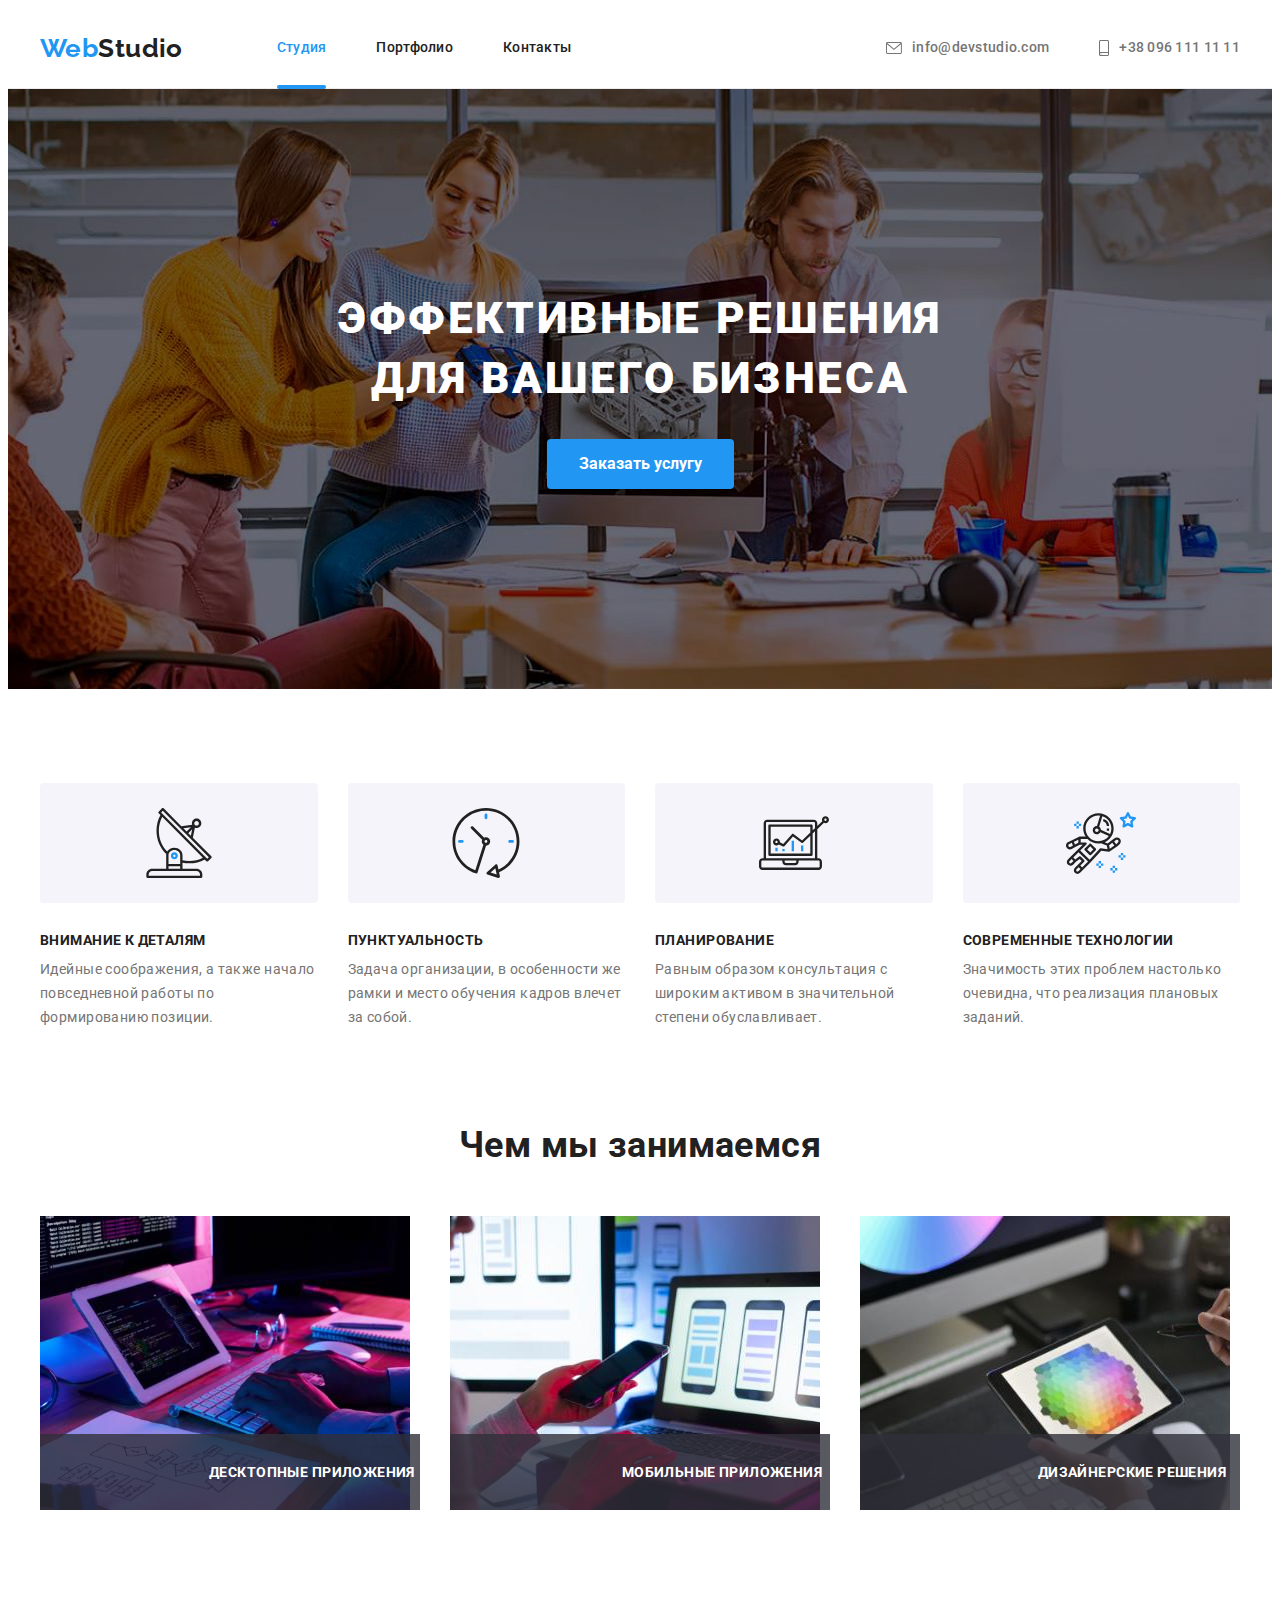
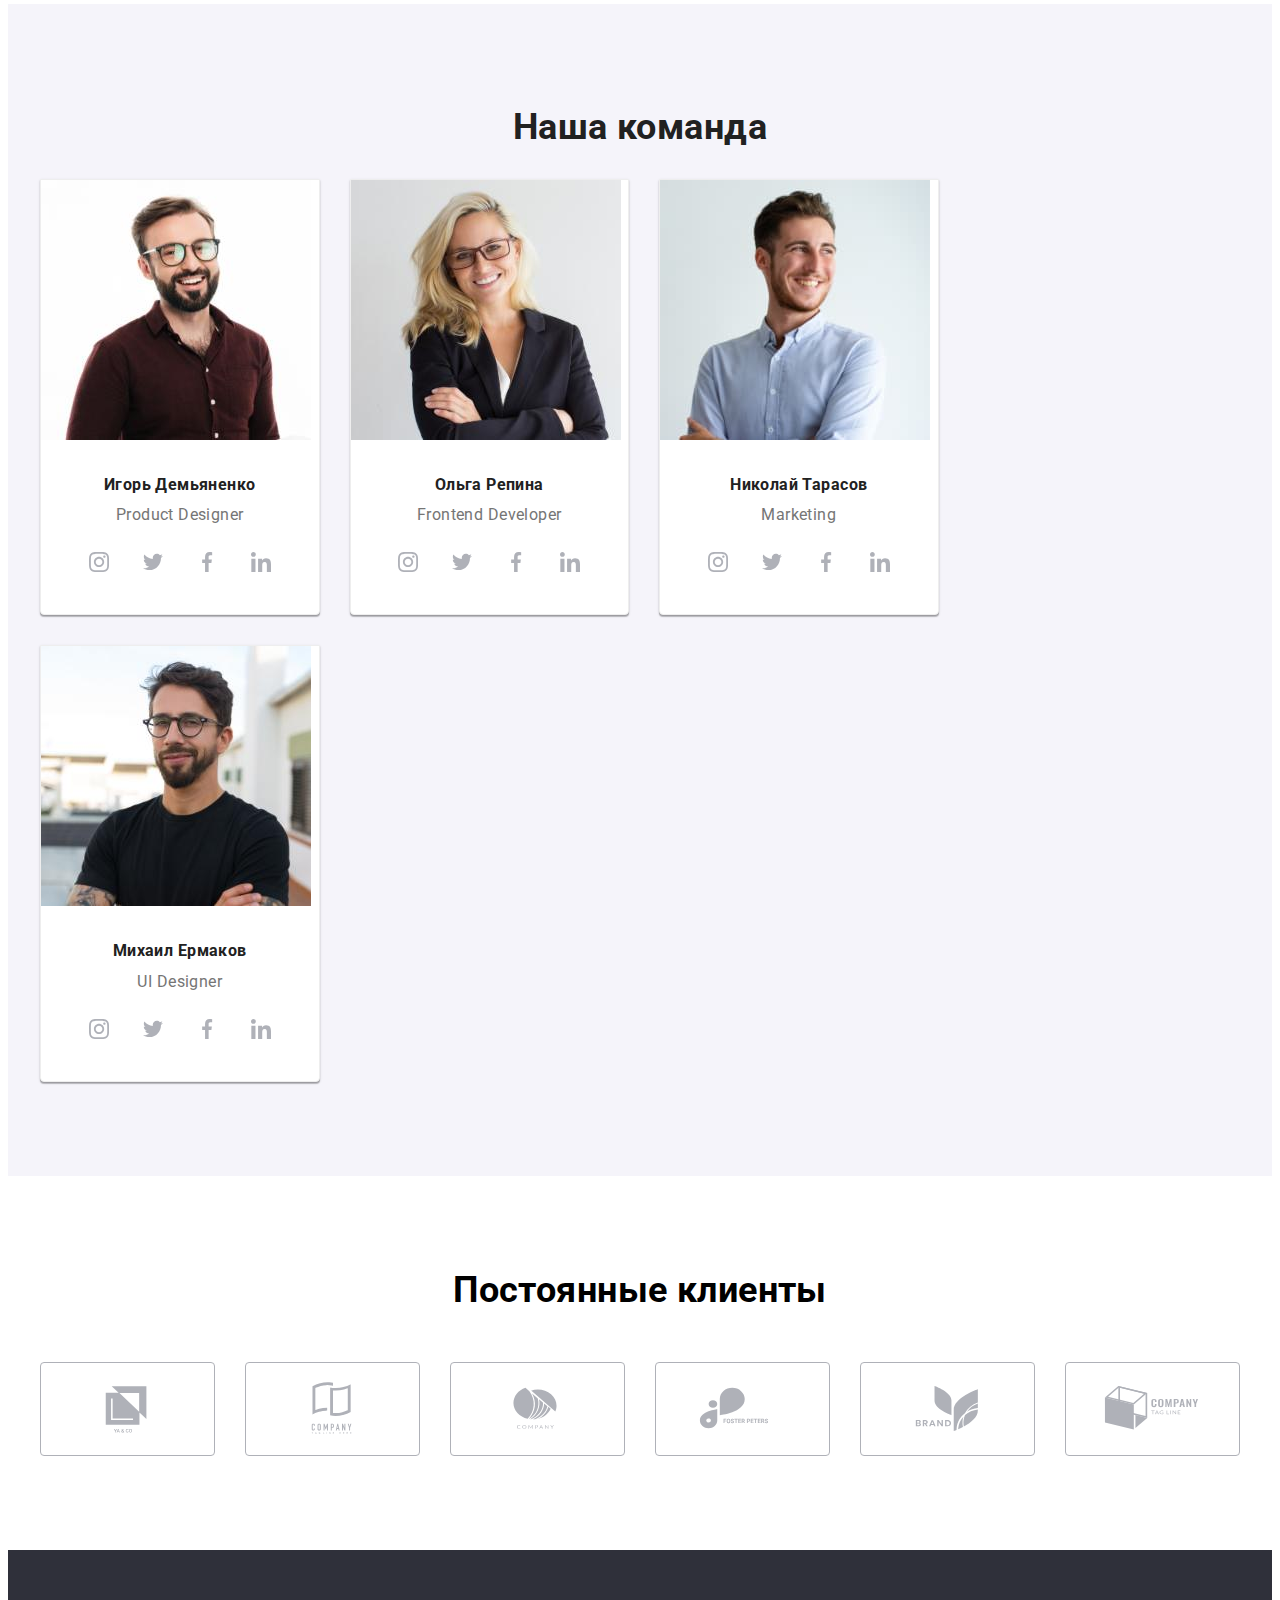
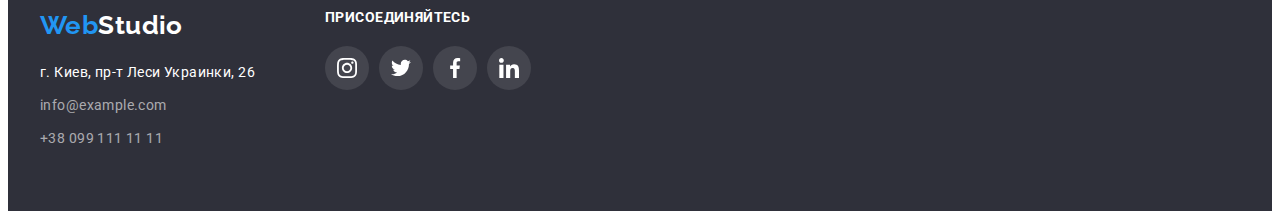
==== commit 82c2c8a7: "дз" ====
--- a/index.html
+++ b/index.html
@@ -7,12 +7,9 @@
     <title>Document</title>
 <link rel="preconnect" href="https://fonts.googleapis.com">
 <link rel="preconnect" href="https://fonts.gstatic.com" crossorigin>
-<link href="https://fonts.googleapis.com/css2?family=Raleway:wght@700&family=Roboto:ital,wght@0,400;0,500;0,900;1,700&display=swap" rel="stylesheet">
-<link rel="stylesheet" href="https://cdnjs.cloudflare.com/ajax/libs/modern-normalize/1.1.0/modern-normalize.min.css" integrity="sha512-wpPYUAdjBVSE4KJnH1VR1HeZfpl1ub8YT/NKx4PuQ5NmX2tKuGu6U/JRp5y+Y8XG2tV+wKQpNHVUX03MfMFn9Q==" crossorigin="anonymous" referrerpolicy="no-referrer" />
-<link
-rel="stylesheet"
-href="https://cdnjs.cloudflare.com/ajax/libs/animate.css/4.1.1/animate.min.css"
-/>
+<link href="https://fonts.googleapis.com/css2?family=Raleway:wght@900&family=Roboto:wght@400;500;700;900&display=swap" rel="stylesheet">
+<link rel="stylesheet" href="https://cdnjs.cloudflare.com/ajax/libs/modern-normalize/1.1.0/modern-normalize.min.css" integrity="sha512-wpPYUAdjBVSE4KJnH1VR1HeZfpl1ub8YT/NKx4PuQ5NmX2tKuGu6U/JRp5y+Y8XG2tV+wKQpNHVUX03MfMFn9Q==" crossorigin="anonymous" referrerpolicy="no-referrer"/>
+<link rel="stylesheet" href="https://cdnjs.cloudflare.com/ajax/libs/animate.css/4.1.1/animate.min.css"/>
 <link rel="stylesheet" href="./css/styles.css">
 </head>
 <body>
@@ -23,34 +20,34 @@
     <a href="" class="logo link">
     Web<span class="logo-web">Studio</span></a>
 
-    <ul class="header-list list">
-        <li class="header-item">
-            
-        <a href="./index.html" class="header-link link current-link current">Студия</a>
-        </li> 
-        <li class="header-item">
-        <a href="./portfolio.html" class="header-link link">Портфолио</a>
-        </li>
-        <li class="header-item">
-        <a href="" class="header-link link">Контакты</a>
-        </li>
-    </ul>
-        </nav>
-
-
+<ul class="header-list list">
+<li class="header-item">   
+<a href="./index.html" class="header-link link current-link current">Студия</a>
+</li> 
+<li class="header-item">
+<a href="./portfolio.html" class="header-link link">Портфолио</a>
+</li>
+<li class="header-item">
+<a href="" class="header-link link">Контакты</a>
+</li>
+</ul>
+</nav>
 
 <ul class="header-contacts list">
 <li class="contacts-list">
-<a class="header-mail header-contacts-link link" href="meilto:info@devstudio.com"><svg class="contacts-icon" width="16" height="12">
+<a class="header-mail header-contacts-link link" 
+href="meilto:info@devstudio.com">
+<svg class="contacts-icon" width="16" height="12">
 <use href="./images/sprite.svg#icon-envelope2"></use>
 </svg>info@devstudio.com</a>
 </li>
 
 <li class="contacts-list"> 
-
-<a class="header-tel header-contacts-link link" href="tel:+380961111111"><svg class="contacts-icon" width="10" height="16">
+<a class="header-tel header-contacts-link link" 
+href="tel:+380961111111"><svg class="contacts-icon" 
+width="10" height="16">
 <use href="./images/sprite.svg#icon-smartphone2"></use>
-    </svg>+38 096 111 11 11</a></li></ul>  
+</svg>+38 096 111 11 11</a></li></ul>  
 </div>
 </header>
 
@@ -58,16 +55,16 @@
 <main> 
         <!--перша секція-->
 <section class="section-hero">
-            <div class="conteiner">
-            <h1 class="pre-title">Эффективные решения для вашего бизнеса </h1>
-            <button class="main-btn" type="button" data-modal-open>Заказать услугу</button>
-        </div>
-        </section>
+    <div class="conteiner">
+    <h1 class="pre-title">Эффективные решения для вашего бизнеса </h1>
+    <button class="main-btn" type="button" data-modal-open>Заказать услугу</button>
+    </div>
+    </section>
 
         <!-- друга секція перелік переваг -->
 <section class="section"> 
-           <div class="conteiner ">
-        <h2 class="visually-hidden">перлік</h2>
+<div class="conteiner ">
+    <h2 class="visually-hidden">перлік</h2>
 
         <ul class="advantage-item list">
         <li class="advantage-title link"> 
@@ -75,48 +72,48 @@
         <div class="advantage-img antena"></div>
         -->
         
-        <div class="advantage-item-img"> 
-            <svg class="advantage-icon" width="70" height="70">
-            <use href="./images/sprite.svg#icon-antenna">
-            </use>
-            </svg>
+    <div class="advantage-item-img"> 
+        <svg class="advantage-icon" width="70" height="70">
+        <use href="./images/sprite.svg#icon-antenna">
+        </use>
+        </svg>
         </div>
 
         <h3 class="advantage-title-text">Внимание к деталям</h3>
         <p class="advantage-text">Идейные соображения, а также начало повседневной работы по формированию позиции.</p>
         </li>
 
-        <li class="advantage-title link">
-            <div class="advantage-item-img"> 
-                <svg class="advantage-icon" width="70" height="70">
-                <use href="./images/sprite.svg#icon-clock">
-                </use>
-                </svg>
-            </div>
+     <li class="advantage-title link">
+        <div class="advantage-item-img"> 
+        <svg class="advantage-icon" width="70" height="70">
+        <use href="./images/sprite.svg#icon-clock">
+        </use>
+        </svg>
+        </div>
     
         <h3 class="advantage-title-text">Пунктуальность</h3>
         <p class="advantage-text">Задача организации, в особенности же рамки и место обучения кадров влечет за собой.</p>
         </li>
 
         <li class="advantage-title link">
-            <div class="advantage-item-img"> 
-                <svg class="advantage-icon" width="70" height="70">
-                <use href="./images/sprite.svg#icon-diagram">
-                </use>
-                </svg>
-            </div>
+        <div class="advantage-item-img"> 
+        <svg class="advantage-icon" width="70" height="70">
+        <use href="./images/sprite.svg#icon-diagram">
+        </use>
+        </svg>
+        </div>
     
         <h3 class="advantage-title-text">Планирование</h3>
         <p class="advantage-text">Равным образом консультация с широким активом в значительной степени обуславливает.</p>
         </li>   
 
         <li class="advantage-title link">
-            <div class="advantage-item-img"> 
-                <svg class="advantage-icon" width="70" height="70">
-                <use href="./images/sprite.svg#icon-astronaut">
-                </use>
-                </svg>
-            </div>
+        <div class="advantage-item-img"> 
+        <svg class="advantage-icon" width="70" height="70">
+        <use href="./images/sprite.svg#icon-astronaut">
+        </use>
+        </svg>
+        </div>
     
         <h3 class="advantage-title-text">Современные технологии</h3>   
         <p class="advantage-text">Значимость этих проблем настолько очевидна, что реализация плановых заданий.</p>
@@ -126,191 +123,199 @@
         </section>
    
         <!-- представление компании третя секция-->
-        <section class="section representation">
-            <div class="conteiner">
-            <h2 class="representation-title">Чем мы занимаемся</h2>
+<section class="section representation">
+<div class="conteiner">
+<h2 class="representation-title">Чем мы занимаемся</h2>
             <!-- перелик послуг -->
 <ul class="representation-item list">
+<li class="representation-item-img">  
+<img src="./images/img.jpg" alt="печатает на клавиатуре" width="370" height="294">
+<p class="representation-top-text">Десктопные приложения</p>
+</li>  
+<li class="representation-item-img">  
+<img src="./images/img2.jpg" alt="печатает на клавиатуре с тел вруках" width="370" height="294">
+<p class="representation-top-text">Мобильные приложения</p>
+</li>
 <li class="representation-item-img">
-    <div class="representation-top">
-<img src="./images/img.jpg" alt="печатает на клавиатуре" width="370" height="294">
-<p class="representation-top-text">Десктопные приложения</p></div>
-</li>  
-<li class="representation-item-img">
-    <div class="representation-top">
-<img src="./images/img2.jpg" alt="печатает на клавиатуре с тел вруках" width="370" height="294">
-<p class="representation-top-text">Мобильные приложения</p></div>
-
-</li>
-<li class="representation-item-img">
-    <div class="representation-top">
-    <img src="./images/img3.jpg" alt="печатает на планшете" width="370" height="294">
-    <p class="representation-top-text">Дизайнерские решения</p>
-</div></li>                 
+<img src="./images/img3.jpg" alt="печатает на планшете" width="370" height="294">
+<p class="representation-top-text">Дизайнерские решения</p>
+</li>                 
 </ul>
-        </div>
-        </section>
+</div>
+</section>
    
 
         <!-- наша команда четврта секція-->
 <section class="section team">
 
-            <div class="conteiner">
-
-            <h2 class="representation-team">Наша команда</h2>
+<div class="conteiner">
+
+<h2 class="representation-team">Наша команда</h2>
             <!-- перелик виладачив -->
-            <ul class="list-of-team list">
-
-            <li class="position">
-            <img class="img-team"
-            src="./images/img.pr.1.jpg" alt="рук проектов" width="270" height="260">
-            <h3 class="team-name">Игорь Демьяненко</h3>
-            <p class="team-position" lang="en">Product Designer</p> 
-            <!--задання социальних мереж-->
-            <ul class="team-item-list social-list list">
-            <li class="social-item">
-            <a href="" class="social-link">
-            <svg class="social-icon" width="20" height="20"><use href="./images/sprite.svg#icon-instagram"></use>
-
-            </svg>
-            </a>
-            </li>
-            <li class="social-item">
-            <a href="" class="social-link">
-            <svg class="social-icon" width="20" height="20"><use href="./images/sprite.svg#icon-twitter"></use>
-            </svg>
-            </a>
-            </li>
+<ul class="list-of-team list">
+
+<li class="position">
+    <img class="img-team"
+    src="./images/img.pr.1.jpg" alt="рук проектов" width="270" height="260">
+    <h3 class="team-name">Игорь Демьяненко</h3>
+    <p class="team-position" lang="en">Product Designer</p> 
+    <!--задання социальних мереж-->
+<ul class="team-item-list social-list list">
+<li class="social-item">
+    <a href="" class="social-link">
+    <svg class="social-icon" width="20" height="20"><use href="./images/sprite.svg#icon-instagram"></use>
+    </svg>    </a>
+    </li>
+<li class="social-item">
+    <a href="" class="social-link">
+    <svg class="social-icon" width="20" height="20"><use href="./images/sprite.svg#icon-twitter"></use>
+    </svg>   </a>
+    </li>
                    
-            <li class="social-item">
-            <a href="" class="social-link">
-            <svg class="social-icon" width="20" height="20"><use href="./images/sprite.svg#icon-facebook"></use>
-            </svg>
-            </a>
-            </li>
+<li class="social-item">
+    <a href="" class="social-link">
+    <svg class="social-icon" width="20" height="20">
+    <use href="./images/sprite.svg#icon-facebook"></use>
+    </svg>
+     </a>
+    </li>
             
-            <li class="social-item">
-            <a href="" class="social-link">
-            <svg class="social-icon" width="20" height="20"><use href="./images/sprite.svg#icon-linkedin"></use>
-            </svg>
-            </a>
-            </li>
-            </ul>
-
-            </li>
-
-            <li class="position">
-            <img class="img-team"
-            src="./images/im.pr.2.jpg" alt="препод 2" width="270" height="260">
-            <h3 class="team-name">Ольга Репина</h3>
-            <p class="team-position" lang="en">Frontend Developer</p>
-            <ul class="team-item-list social-list list">
-                <li class="social-item">
-                <a href="" class="social-link">
-                <svg class="social-icon" width="20" height="20"><use href="./images/sprite.svg#icon-instagram"></use>
-    
-                </svg>
-                </a>
-                </li>
-                <li class="social-item">
-                <a href="" class="social-link">
-                <svg class="social-icon" width="20" height="20"><use href="./images/sprite.svg#icon-twitter"></use>
-                </svg>
-                </a>
-                </li>
+<li class="social-item">
+    <a href="" class="social-link">
+    <svg class="social-icon" width="20" height="20">
+    <use href="./images/sprite.svg#icon-linkedin"></use>
+    </svg>
+</a>
+</li>
+    </ul>
+    </li>
+
+<li class="position">
+    <img class="img-team"
+    src="./images/im.pr.2.jpg" alt="препод 2" width="270" height="260">
+    <h3 class="team-name">Ольга Репина</h3>
+    <p class="team-position" lang="en">Frontend Developer</p>
+<ul class="team-item-list social-list list">
+<li class="social-item">
+    <a href="" class="social-link">
+     <svg class="social-icon" width="20" height="20">
+     <use href="./images/sprite.svg#icon-instagram"></use>
+    </svg>
+</a>
+</li>
+
+<li class="social-item">
+    <a href="" class="social-link">
+    <svg class="social-icon" width="20" height="20">
+    <use href="./images/sprite.svg#icon-twitter"></use>
+</svg>
+</a>
+</li>
                        
-                <li class="social-item">
-                <a href="" class="social-link">
-                <svg class="social-icon" width="20" height="20"><use href="./images/sprite.svg#icon-facebook"></use>
-                </svg>
-                </a>
-                </li>
+<li class="social-item">
+    <a href="" class="social-link">
+    <svg class="social-icon" width="20" height="20">
+    <use href="./images/sprite.svg#icon-facebook"></use>
+    </svg>
+    </a>
+    </li>
                 
-                <li class="social-item">
-                <a href="" class="social-link">
-                <svg class="social-icon" width="20" height="20"><use href="./images/sprite.svg#icon-linkedin"></use>
-                </svg>
-                </a>
-                </li>
-                </ul>
-    
-            </li>
-            <li class="position">
-            <img class="img-team"
-            src="./images/imgpr3.jpg" alt="препод 3" width="270" height="260">
-            <h3 class="team-name">Николай Тарасов</h3>
-            <p class="team-position" lang="en">Marketing</p>
-            <ul class="team-item-list social-list list">
-                <li class="social-item">
-                <a href="" class="social-link">
-                <svg class="social-icon" width="20" height="20"><use href="./images/sprite.svg#icon-instagram"></use>
-    
-                </svg>
-                </a>
-                </li>
-                <li class="social-item">
-                <a href="" class="social-link">
-                <svg class="social-icon" width="20" height="20"><use href="./images/sprite.svg#icon-twitter"></use>
-                </svg>
-                </a>
-                </li>
+<li class="social-item">
+    <a href="" class="social-link">
+    <svg class="social-icon" width="20" height="20">
+    <use href="./images/sprite.svg#icon-linkedin"></use>
+    </svg>
+    </a>
+    </li>
+    </ul>
+    </li>
+
+    <li class="position">
+    <img class="img-team"
+    src="./images/imgpr3.jpg" alt="препод 3" 
+    width="270" height="260">
+    <h3 class="team-name">Николай Тарасов</h3>
+    <p class="team-position" lang="en">Marketing</p>
+    
+<ul class="team-item-list social-list list">
+
+<li class="social-item">
+    <a href="" class="social-link">
+    <svg class="social-icon" 
+    width="20" height="20"><use 
+     href="./images/sprite.svg#icon-instagram"></use>
+    
+    </svg>
+    </a>
+     </li>
+    <li class="social-item">
+    <a href="" class="social-link">
+    <svg class="social-icon" 
+    width="20" height="20"><use 
+    href="./images/sprite.svg#icon-twitter"></use>
+     </svg>
+    </a>
+    </li>
                        
-                <li class="social-item">
-                <a href="" class="social-link">
-                <svg class="social-icon" width="20" height="20"><use href="./images/sprite.svg#icon-facebook"></use>
-                </svg>
-                </a>
-                </li>
+    <li class="social-item">
+    <a href="" class="social-link">
+    <svg class="social-icon" 
+    width="20" height="20"><use 
+    href="./images/sprite.svg#icon-facebook"></use>
+    </svg>
+    </a>
+    </li>
                 
-                <li class="social-item">
-                <a href="" class="social-link">
-                <svg class="social-icon" width="20" height="20"><use href="./images/sprite.svg#icon-linkedin"></use>
-                </svg>
-                </a>
-                </li>
-                </ul>
-    
-            </li>                     
-            <li class="position">
-            <img class="img-team"
-            src="./images/img.pr.4.jpg" alt=" препод 4" width="270" height="260">
-            <h3 class="team-name">Михаил Ермаков</h3>
-            <p class="team-position" lang="en">UI Designer</p>
-            <ul class="team-item-list social-list list">
-                <li class="social-item">
-                <a href="" class="social-link">
-                <svg class="social-icon" width="20" height="20"><use href="./images/sprite.svg#icon-instagram"></use>
-    
-                </svg>
-                </a>
-                </li>
-                <li class="social-item">
-                <a href="" class="social-link">
-                <svg class="social-icon" width="20" height="20"><use href="./images/sprite.svg#icon-twitter"></use>
-                </svg>
-                </a>
-                </li>
+    <li class="social-item">
+    <a href="" class="social-link">
+    <svg class="social-icon" width="20" 
+    height="20"><use href="./images/sprite.svg#icon-linkedin"></use>
+    </svg>
+    </a>
+    </li>
+    </ul>
+    
+    </li>                     
+    <li class="position">
+    <img class="img-team"
+    src="./images/img.pr.4.jpg" alt=" препод 4" width="270" height="260">
+    <h3 class="team-name">Михаил Ермаков</h3>
+     <p class="team-position" lang="en">UI Designer</p>
+    <ul class="team-item-list social-list list">
+<li class="social-item">
+<a href="" class="social-link">
+<svg class="social-icon" width="20" height="20"><use href="./images/sprite.svg#icon-instagram"></use>
+    
+    </svg>
+    </a>
+    </li>
+    <li class="social-item">
+     <a href="" class="social-link">
+    <svg class="social-icon" width="20" height="20"><use href="./images/sprite.svg#icon-twitter"></use>
+    </svg>
+    </a>
+    </li>
                        
-                <li class="social-item">
-                <a href="" class="social-link">
-                <svg class="social-icon" width="20" height="20"><use href="./images/sprite.svg#icon-facebook"></use>
-                </svg>
-                </a>
-                </li>
+    <li class="social-item">
+    <a href="" class="social-link">
+    <svg class="social-icon" width="20" height="20"><use href="./images/sprite.svg#icon-facebook"></use>
+    </svg>
+     </a>
+    </li>
                 
-                <li class="social-item">
-                <a href="" class="social-link">
-                <svg class="social-icon" width="20" height="20"><use href="./images/sprite.svg#icon-linkedin"></use>
-                </svg>
-                </a>
-                </li>
-                </ul>
-    
-            </li>
-            </ul>
-
-        </div>
-        </section>
+    <li class="social-item">
+    <a href="" class="social-link">
+    <svg class="social-icon" width="20" height="20"><use href="./images/sprite.svg#icon-linkedin"></use>
+    </svg>
+     </a>
+    </li>
+    </ul>
+    
+    </li>
+    </ul>
+
+</div>
+</section>
 
         <!-- секция постоянные клиенты-->
 <section class="client section">   
@@ -427,10 +432,14 @@
 </div>
     </footer>
 
-    <div class="backdrop is-hidden" data-modal>
+<div class="backdrop is-hidden" data-modal>
 <div class="modal">
-    <button type="button" class="close-btn" data-modal-close>X</button>
-
+
+<button type="button" class="close-btn" data-modal-close>
+<svg class="close-icon">
+<use href="./images/sprite.svg#icon-close-black-18dp-2-1-1">
+</use>
+</svg></button>
 </div>
 </div>
 <script src="./js/modal.js"></script>
--- a/css/styles.css
+++ b/css/styles.css
@@ -131,7 +131,6 @@
 
 .contacts-icon{
 margin-right: 10px;
-transition: color 250ms ease;
 fill: currentColor;
 }
 /*
@@ -148,7 +147,7 @@
     border-radius: 2px;
     background-color: var(--accent-color);
     display: block;
-    bottom: 0px;
+    bottom: -1px;
 }
 /*---------------ховери та фокус------------------*/
 
@@ -326,19 +325,15 @@
 .representation-item-img{
     margin-left: 30px;
     margin-top: 30px;
-    width: calc(100% / 3 -30px);
-    
-    
-}
-.representation-top{
+    width: calc(100% / 3 - 30px);
     position: relative;
     overflow: hidden;
-   
-    }
+    }
+
 
 .representation-top-text{
     text-align: center;
-    font-weight: 400;
+    font-weight: 700;
     font-size: 14px;
     line-height: 2;
     color: var(--primary-title-color);
@@ -645,7 +640,7 @@
 margin-top: -30px;
 }
 .product-link{
-    display: block;
+display: block;
 }
 .product-name-list{
 font-weight: 700;
@@ -653,7 +648,7 @@
 line-height: 1.71;
 letter-spacing: 0.06em;
 color: var(--secondary-title-color);
-margin-top: 20px;
+
 }
 
 
@@ -673,8 +668,10 @@
 }
 
 
-.product-name:hover .portfolio-top-text{
+.product-link:hover .portfolio-top-text,
+.product-link:focus .portfolio-top-text{
 transform: translateY(0);
+opacity: 1;
 }
 .product-name-top{
 position: relative;
@@ -683,57 +680,76 @@
 .portfolio-top-text{
 text-align: left;
 font-weight: 400;
-font-size: 14px;
-line-height: 2;
+font-size: 18px;
+line-height: 1.6;
 color: var(--color-btn);
-background-color: var(--accent-color);
+background-color: rgba(33, 150, 243, 0.9);
 position: absolute;
 top:0;
 height: 100%;
 padding: 63px 24px;
 transform: translateY(100%);
-transition: transform 250ms ease;
+opacity: 0;
+transition: transform 250ms ease, opacity 250ms ease;
 }
     
 .product-text{
-padding: 20px 20px;
+padding: 20px 24px;
 }
 
 
 
 /*-----------модальное окно---------------*/
 .backdrop.is-hidden{
-opacity: 0;
 visibility: hidden;
 pointer-events: none;
-
+opacity: 0;
 }
 .backdrop{
 position: fixed;
-position: absolute;
 width: 100vw;
 height: 100vh;
-background-color: rgba(255, 255, 255, 0.6);
+background-color: rgba(0, 0, 0, 0.2);
 top: 0;
+visibility: visible;
 display: flex;
 align-items: center;
 justify-content: center;
-transition: opacity 250ms ease-in-out;
-}
+transition: opacity 250ms ease-in-out, 
+visibility 250ms ease-in-out;
+}
+
 .modal{
 min-width: 525px;
 min-height: 581px;
 background-color: #ffffff;
 border-radius: 10px;
 position: relative;
+transform: scale(1);
+opacity: 1;
+transition: opacity 250ms ease-in-out, 
+transform 250ms ease-in-out;
 }
 .close-btn{
+display: flex;
 position: absolute;
-top: 10px;
-right: 10px;
+top: 8px;
+right: 8px;
 background-color: transparent;
 border-radius: 50%;
 width: 30px;
 height: 30px;
 border: 1px solid #999999;
-}
+align-items: center; 
+justify-content: center;
+}
+.backdrop.is-hidden .modal{
+opacity: 0;
+transform: scale(0);
+}
+.close-icon{
+width: 18px;
+height: 18px;
+fill:var(--secondary-title-color);
+
+ }